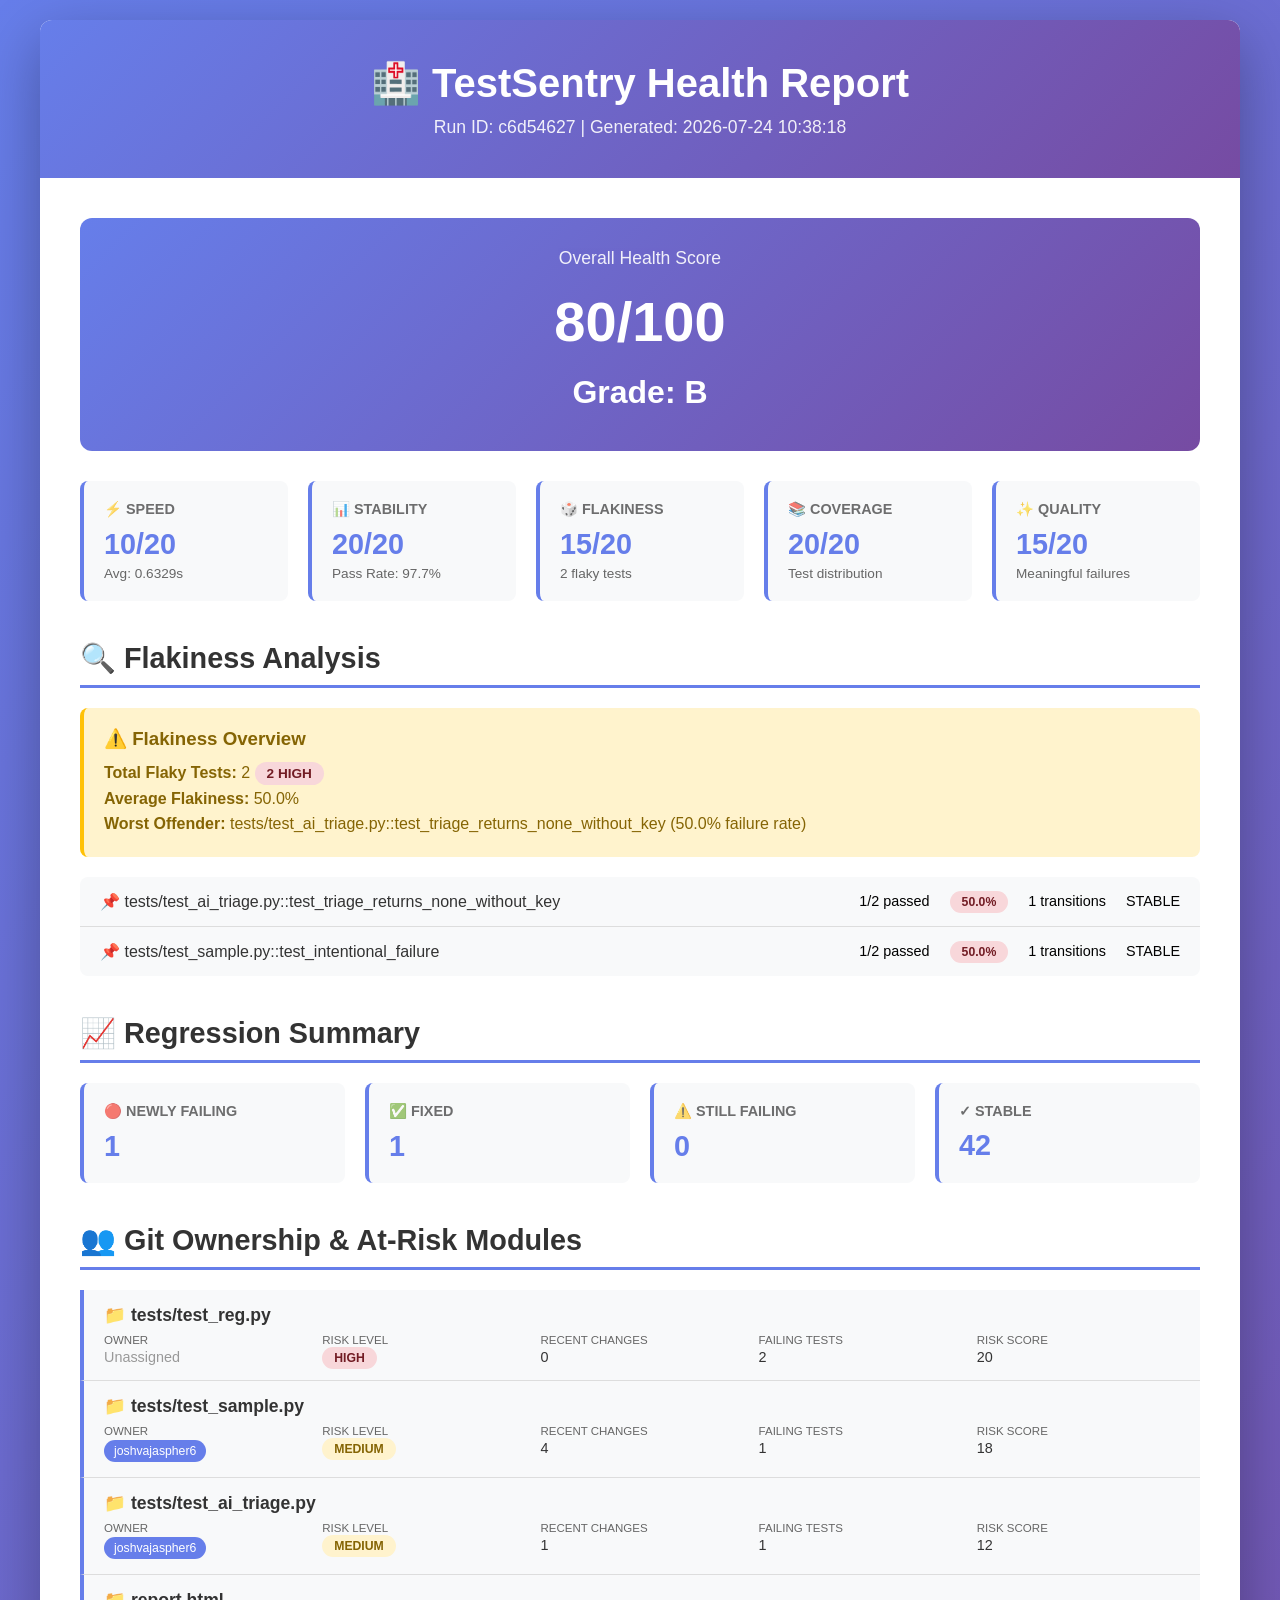
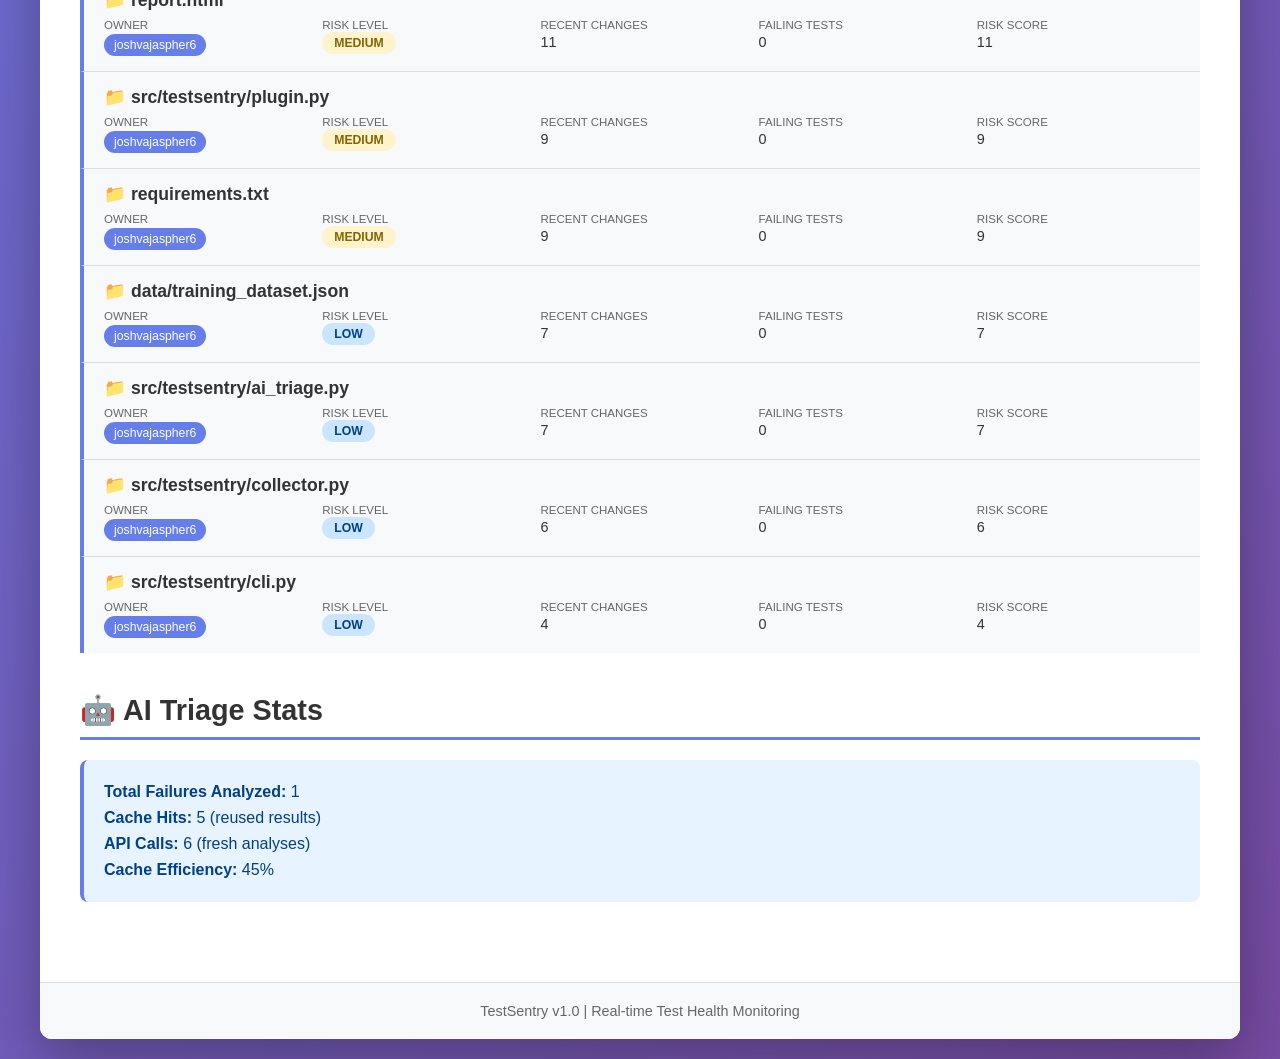
==== report.html @ 7e68e8cb "model added" ====
<!DOCTYPE html>
<html lang="en">
<head>
    <meta charset="UTF-8">
    <meta name="viewport" content="width=device-width, initial-scale=1.0">
    <title>TestSentry Health Report</title>
    <style>
        * {
            margin: 0;
            padding: 0;
            box-sizing: border-box;
        }
        
        body {
            font-family: -apple-system, BlinkMacSystemFont, 'Segoe UI', Roboto, Oxygen, Ubuntu, Cantarell, sans-serif;
            background: linear-gradient(135deg, #667eea 0%, #764ba2 100%);
            min-height: 100vh;
            padding: 20px;
        }
        
        .container {
            max-width: 1200px;
            margin: 0 auto;
            background: white;
            border-radius: 12px;
            box-shadow: 0 20px 60px rgba(0, 0, 0, 0.3);
            overflow: hidden;
        }
        
        .header {
            background: linear-gradient(135deg, #667eea 0%, #764ba2 100%);
            color: white;
            padding: 40px;
            text-align: center;
        }
        
        .header h1 {
            font-size: 2.5em;
            margin-bottom: 10px;
        }
        
        .header p {
            font-size: 1.1em;
            opacity: 0.9;
        }
        
        .content {
            padding: 40px;
        }
        
        .score-card {
            background: linear-gradient(135deg, #667eea 0%, #764ba2 100%);
            color: white;
            padding: 30px;
            border-radius: 12px;
            margin-bottom: 30px;
            text-align: center;
        }
        
        .score-card .score {
            font-size: 3.5em;
            font-weight: bold;
            margin: 20px 0;
        }
        
        .score-card .grade {
            font-size: 2em;
            font-weight: bold;
            margin: 10px 0;
        }
        
        .score-card .label {
            font-size: 1.1em;
            opacity: 0.9;
        }
        
        .metrics-grid {
            display: grid;
            grid-template-columns: repeat(auto-fit, minmax(200px, 1fr));
            gap: 20px;
            margin-bottom: 40px;
        }
        
        .metric-box {
            background: #f8f9fa;
            padding: 20px;
            border-radius: 8px;
            border-left: 4px solid #667eea;
        }
        
        .metric-box h3 {
            color: #333;
            font-size: 0.9em;
            text-transform: uppercase;
            margin-bottom: 10px;
            opacity: 0.7;
        }
        
        .metric-box .value {
            font-size: 1.8em;
            font-weight: bold;
            color: #667eea;
        }
        
        .metric-box .subtext {
            font-size: 0.85em;
            color: #666;
            margin-top: 5px;
        }
        
        .section {
            margin-bottom: 40px;
        }
        
        .section h2 {
            font-size: 1.8em;
            color: #333;
            margin-bottom: 20px;
            border-bottom: 3px solid #667eea;
            padding-bottom: 10px;
        }
        
        .flakiness-summary {
            background: #fff3cd;
            padding: 20px;
            border-radius: 8px;
            border-left: 4px solid #ffc107;
            margin-bottom: 20px;
        }
        
        .flakiness-summary h3 {
            color: #856404;
            margin-bottom: 10px;
        }
        
        .flakiness-summary p {
            color: #856404;
            line-height: 1.6;
        }
        
        .flaky-test-list {
            background: #f8f9fa;
            border-radius: 8px;
            overflow: hidden;
        }
        
        .flaky-test-item {
            padding: 15px 20px;
            border-bottom: 1px solid #ddd;
            display: flex;
            justify-content: space-between;
            align-items: center;
        }
        
        .flaky-test-item:last-child {
            border-bottom: none;
        }
        
        .flaky-test-name {
            flex: 1;
            font-weight: 500;
            color: #333;
        }
        
        .flaky-test-metrics {
            display: flex;
            gap: 20px;
            font-size: 0.9em;
        }
        
        .rating {
            padding: 4px 12px;
            border-radius: 20px;
            font-size: 0.85em;
            font-weight: bold;
            white-space: nowrap;
        }
        
        .rating.stable {
            background: #d4edda;
            color: #155724;
        }
        
        .rating.low {
            background: #cce5ff;
            color: #004085;
        }
        
        .rating.medium {
            background: #fff3cd;
            color: #856404;
        }
        
        .rating.high {
            background: #f8d7da;
            color: #721c24;
        }
        
        .rating.critical {
            background: #d32f2f;
            color: white;
        }
        
        .rating.unknown {
            background: #e2e3e5;
            color: #383d41;
        }
        
        .ownership-item {
            background: #f8f9fa;
            padding: 15px 20px;
            border-bottom: 1px solid #ddd;
            border-left: 4px solid #667eea;
        }
        
        .ownership-item:last-child {
            border-bottom: none;
        }
        
        .ownership-module {
            font-weight: 600;
            color: #333;
            margin-bottom: 8px;
            font-size: 1.1em;
        }
        
        .ownership-details {
            display: grid;
            grid-template-columns: repeat(auto-fit, minmax(150px, 1fr));
            gap: 15px;
            font-size: 0.9em;
        }
        
        .ownership-detail {
            display: flex;
            flex-direction: column;
        }
        
        .ownership-detail-label {
            color: #666;
            font-size: 0.8em;
            margin-bottom: 3px;
            text-transform: uppercase;
        }
        
        .ownership-detail-value {
            color: #333;
            font-weight: 500;
        }
        
        .owner-badge {
            display: inline-block;
            background: #667eea;
            color: white;
            padding: 4px 10px;
            border-radius: 12px;
            font-size: 0.85em;
            margin-right: 8px;
        }
        
        .ai-stats {
            background: #e7f3ff;
            padding: 15px 20px;
            border-radius: 8px;
            border-left: 4px solid #667eea;
        }
        
        .ai-stats p {
            color: #004085;
            margin: 8px 0;
        }
        
        .footer {
            background: #f8f9fa;
            padding: 20px 40px;
            text-align: center;
            color: #666;
            font-size: 0.9em;
            border-top: 1px solid #ddd;
        }
        
        .no-data {
            text-align: center;
            padding: 40px 20px;
            color: #999;
        }
        
        .progress-bar {
            background: #e9ecef;
            height: 8px;
            border-radius: 4px;
            overflow: hidden;
            margin-top: 8px;
        }
        
        .progress-fill {
            height: 100%;
            background: linear-gradient(90deg, #667eea, #764ba2);
            border-radius: 4px;
        }
    </style>
</head>
<body>
    <div class="container">
        <!-- Header -->
        <div class="header">
            <h1>🏥 TestSentry Health Report</h1>
            <p>Run ID: c6d54627 | Generated: 2026-07-24 10:38:18</p>
        </div>
        
        <!-- Main Score Card -->
        <div class="content">
            <div class="score-card">
                <div class="label">Overall Health Score</div>
                <div class="score">80/100</div>
                <div class="grade">Grade: B</div>
            </div>
            
            <!-- Dimension Scores -->
            <div class="metrics-grid">
                <div class="metric-box">
                    <h3>⚡ Speed</h3>
                    <div class="value">10/20</div>
                    <div class="subtext">Avg: 0.6329s</div>
                </div>
                <div class="metric-box">
                    <h3>📊 Stability</h3>
                    <div class="value">20/20</div>
                    <div class="subtext">Pass Rate: 97.7%</div>
                </div>
                <div class="metric-box">
                    <h3>🎲 Flakiness</h3>
                    <div class="value">15/20</div>
                    <div class="subtext">2 flaky tests</div>
                </div>
                <div class="metric-box">
                    <h3>📚 Coverage</h3>
                    <div class="value">20/20</div>
                    <div class="subtext">Test distribution</div>
                </div>
                <div class="metric-box">
                    <h3>✨ Quality</h3>
                    <div class="value">15/20</div>
                    <div class="subtext">Meaningful failures</div>
                </div>
            </div>
            
            <!-- Flakiness Details Section -->
            <div class="section">
                <h2>🔍 Flakiness Analysis</h2>
                
                
                <div class="flakiness-summary">
                    <h3>⚠️ Flakiness Overview</h3>
                    <p>
                        <strong>Total Flaky Tests:</strong> 2
                        
                        
                            <span class="rating high">2 HIGH</span>
                        
                        
                    </p>
                    <p><strong>Average Flakiness:</strong> 50.0%</p>
                    
                    <p><strong>Worst Offender:</strong> tests/test_ai_triage.py::test_triage_returns_none_without_key (50.0% failure rate)</p>
                    
                </div>
                
                
                <!-- Flaky Tests List -->
                
                <div class="flaky-test-list">
                    
                    <div class="flaky-test-item">
                        <div class="flaky-test-name">📌 tests/test_ai_triage.py::test_triage_returns_none_without_key</div>
                        <div class="flaky-test-metrics">
                            <div>1/2 passed</div>
                            <div>
                                <span class="rating high">50.0%</span>
                            </div>
                            <div>1 transitions</div>
                            <div>STABLE</div>
                        </div>
                    </div>
                    
                    <div class="flaky-test-item">
                        <div class="flaky-test-name">📌 tests/test_sample.py::test_intentional_failure</div>
                        <div class="flaky-test-metrics">
                            <div>1/2 passed</div>
                            <div>
                                <span class="rating high">50.0%</span>
                            </div>
                            <div>1 transitions</div>
                            <div>STABLE</div>
                        </div>
                    </div>
                    
                </div>
                
            </div>
            
            <!-- Regression Summary -->
            
            <div class="section">
                <h2>📈 Regression Summary</h2>
                <div class="metrics-grid">
                    <div class="metric-box">
                        <h3>🔴 Newly Failing</h3>
                        <div class="value">1</div>
                    </div>
                    <div class="metric-box">
                        <h3>✅ Fixed</h3>
                        <div class="value">1</div>
                    </div>
                    <div class="metric-box">
                        <h3>⚠️ Still Failing</h3>
                        <div class="value">0</div>
                    </div>
                    <div class="metric-box">
                        <h3>✓ Stable</h3>
                        <div class="value">42</div>
                    </div>
                </div>
            </div>
            
            
            <!-- Git Ownership Section -->
            
            <div class="section">
                <h2>👥 Git Ownership & At-Risk Modules</h2>
                <div class="ownership-list">
                    
                    <div class="ownership-item">
                        <div class="ownership-module">📁 tests/test_reg.py</div>
                        <div class="ownership-details">
                            <div class="ownership-detail">
                                <div class="ownership-detail-label">Owner</div>
                                <div class="ownership-detail-value">
                                    
                                        <span style="color: #999;">Unassigned</span>
                                    
                                </div>
                            </div>
                            <div class="ownership-detail">
                                <div class="ownership-detail-label">Risk Level</div>
                                <div class="ownership-detail-value">
                                    <span class="rating high">HIGH</span>
                                </div>
                            </div>
                            <div class="ownership-detail">
                                <div class="ownership-detail-label">Recent Changes</div>
                                <div class="ownership-detail-value">0</div>
                            </div>
                            <div class="ownership-detail">
                                <div class="ownership-detail-label">Failing Tests</div>
                                <div class="ownership-detail-value">2</div>
                            </div>
                            <div class="ownership-detail">
                                <div class="ownership-detail-label">Risk Score</div>
                                <div class="ownership-detail-value">20</div>
                            </div>
                        </div>
                    </div>
                    
                    <div class="ownership-item">
                        <div class="ownership-module">📁 tests/test_sample.py</div>
                        <div class="ownership-details">
                            <div class="ownership-detail">
                                <div class="ownership-detail-label">Owner</div>
                                <div class="ownership-detail-value">
                                    
                                        <span class="owner-badge">joshvajaspher6</span>
                                    
                                </div>
                            </div>
                            <div class="ownership-detail">
                                <div class="ownership-detail-label">Risk Level</div>
                                <div class="ownership-detail-value">
                                    <span class="rating medium">MEDIUM</span>
                                </div>
                            </div>
                            <div class="ownership-detail">
                                <div class="ownership-detail-label">Recent Changes</div>
                                <div class="ownership-detail-value">4</div>
                            </div>
                            <div class="ownership-detail">
                                <div class="ownership-detail-label">Failing Tests</div>
                                <div class="ownership-detail-value">1</div>
                            </div>
                            <div class="ownership-detail">
                                <div class="ownership-detail-label">Risk Score</div>
                                <div class="ownership-detail-value">18</div>
                            </div>
                        </div>
                    </div>
                    
                    <div class="ownership-item">
                        <div class="ownership-module">📁 tests/test_ai_triage.py</div>
                        <div class="ownership-details">
                            <div class="ownership-detail">
                                <div class="ownership-detail-label">Owner</div>
                                <div class="ownership-detail-value">
                                    
                                        <span class="owner-badge">joshvajaspher6</span>
                                    
                                </div>
                            </div>
                            <div class="ownership-detail">
                                <div class="ownership-detail-label">Risk Level</div>
                                <div class="ownership-detail-value">
                                    <span class="rating medium">MEDIUM</span>
                                </div>
                            </div>
                            <div class="ownership-detail">
                                <div class="ownership-detail-label">Recent Changes</div>
                                <div class="ownership-detail-value">1</div>
                            </div>
                            <div class="ownership-detail">
                                <div class="ownership-detail-label">Failing Tests</div>
                                <div class="ownership-detail-value">1</div>
                            </div>
                            <div class="ownership-detail">
                                <div class="ownership-detail-label">Risk Score</div>
                                <div class="ownership-detail-value">12</div>
                            </div>
                        </div>
                    </div>
                    
                    <div class="ownership-item">
                        <div class="ownership-module">📁 report.html</div>
                        <div class="ownership-details">
                            <div class="ownership-detail">
                                <div class="ownership-detail-label">Owner</div>
                                <div class="ownership-detail-value">
                                    
                                        <span class="owner-badge">joshvajaspher6</span>
                                    
                                </div>
                            </div>
                            <div class="ownership-detail">
                                <div class="ownership-detail-label">Risk Level</div>
                                <div class="ownership-detail-value">
                                    <span class="rating medium">MEDIUM</span>
                                </div>
                            </div>
                            <div class="ownership-detail">
                                <div class="ownership-detail-label">Recent Changes</div>
                                <div class="ownership-detail-value">11</div>
                            </div>
                            <div class="ownership-detail">
                                <div class="ownership-detail-label">Failing Tests</div>
                                <div class="ownership-detail-value">0</div>
                            </div>
                            <div class="ownership-detail">
                                <div class="ownership-detail-label">Risk Score</div>
                                <div class="ownership-detail-value">11</div>
                            </div>
                        </div>
                    </div>
                    
                    <div class="ownership-item">
                        <div class="ownership-module">📁 src/testsentry/plugin.py</div>
                        <div class="ownership-details">
                            <div class="ownership-detail">
                                <div class="ownership-detail-label">Owner</div>
                                <div class="ownership-detail-value">
                                    
                                        <span class="owner-badge">joshvajaspher6</span>
                                    
                                </div>
                            </div>
                            <div class="ownership-detail">
                                <div class="ownership-detail-label">Risk Level</div>
                                <div class="ownership-detail-value">
                                    <span class="rating medium">MEDIUM</span>
                                </div>
                            </div>
                            <div class="ownership-detail">
                                <div class="ownership-detail-label">Recent Changes</div>
                                <div class="ownership-detail-value">9</div>
                            </div>
                            <div class="ownership-detail">
                                <div class="ownership-detail-label">Failing Tests</div>
                                <div class="ownership-detail-value">0</div>
                            </div>
                            <div class="ownership-detail">
                                <div class="ownership-detail-label">Risk Score</div>
                                <div class="ownership-detail-value">9</div>
                            </div>
                        </div>
                    </div>
                    
                    <div class="ownership-item">
                        <div class="ownership-module">📁 requirements.txt</div>
                        <div class="ownership-details">
                            <div class="ownership-detail">
                                <div class="ownership-detail-label">Owner</div>
                                <div class="ownership-detail-value">
                                    
                                        <span class="owner-badge">joshvajaspher6</span>
                                    
                                </div>
                            </div>
                            <div class="ownership-detail">
                                <div class="ownership-detail-label">Risk Level</div>
                                <div class="ownership-detail-value">
                                    <span class="rating medium">MEDIUM</span>
                                </div>
                            </div>
                            <div class="ownership-detail">
                                <div class="ownership-detail-label">Recent Changes</div>
                                <div class="ownership-detail-value">9</div>
                            </div>
                            <div class="ownership-detail">
                                <div class="ownership-detail-label">Failing Tests</div>
                                <div class="ownership-detail-value">0</div>
                            </div>
                            <div class="ownership-detail">
                                <div class="ownership-detail-label">Risk Score</div>
                                <div class="ownership-detail-value">9</div>
                            </div>
                        </div>
                    </div>
                    
                    <div class="ownership-item">
                        <div class="ownership-module">📁 data/training_dataset.json</div>
                        <div class="ownership-details">
                            <div class="ownership-detail">
                                <div class="ownership-detail-label">Owner</div>
                                <div class="ownership-detail-value">
                                    
                                        <span class="owner-badge">joshvajaspher6</span>
                                    
                                </div>
                            </div>
                            <div class="ownership-detail">
                                <div class="ownership-detail-label">Risk Level</div>
                                <div class="ownership-detail-value">
                                    <span class="rating low">LOW</span>
                                </div>
                            </div>
                            <div class="ownership-detail">
                                <div class="ownership-detail-label">Recent Changes</div>
                                <div class="ownership-detail-value">7</div>
                            </div>
                            <div class="ownership-detail">
                                <div class="ownership-detail-label">Failing Tests</div>
                                <div class="ownership-detail-value">0</div>
                            </div>
                            <div class="ownership-detail">
                                <div class="ownership-detail-label">Risk Score</div>
                                <div class="ownership-detail-value">7</div>
                            </div>
                        </div>
                    </div>
                    
                    <div class="ownership-item">
                        <div class="ownership-module">📁 src/testsentry/ai_triage.py</div>
                        <div class="ownership-details">
                            <div class="ownership-detail">
                                <div class="ownership-detail-label">Owner</div>
                                <div class="ownership-detail-value">
                                    
                                        <span class="owner-badge">joshvajaspher6</span>
                                    
                                </div>
                            </div>
                            <div class="ownership-detail">
                                <div class="ownership-detail-label">Risk Level</div>
                                <div class="ownership-detail-value">
                                    <span class="rating low">LOW</span>
                                </div>
                            </div>
                            <div class="ownership-detail">
                                <div class="ownership-detail-label">Recent Changes</div>
                                <div class="ownership-detail-value">7</div>
                            </div>
                            <div class="ownership-detail">
                                <div class="ownership-detail-label">Failing Tests</div>
                                <div class="ownership-detail-value">0</div>
                            </div>
                            <div class="ownership-detail">
                                <div class="ownership-detail-label">Risk Score</div>
                                <div class="ownership-detail-value">7</div>
                            </div>
                        </div>
                    </div>
                    
                    <div class="ownership-item">
                        <div class="ownership-module">📁 src/testsentry/collector.py</div>
                        <div class="ownership-details">
                            <div class="ownership-detail">
                                <div class="ownership-detail-label">Owner</div>
                                <div class="ownership-detail-value">
                                    
                                        <span class="owner-badge">joshvajaspher6</span>
                                    
                                </div>
                            </div>
                            <div class="ownership-detail">
                                <div class="ownership-detail-label">Risk Level</div>
                                <div class="ownership-detail-value">
                                    <span class="rating low">LOW</span>
                                </div>
                            </div>
                            <div class="ownership-detail">
                                <div class="ownership-detail-label">Recent Changes</div>
                                <div class="ownership-detail-value">6</div>
                            </div>
                            <div class="ownership-detail">
                                <div class="ownership-detail-label">Failing Tests</div>
                                <div class="ownership-detail-value">0</div>
                            </div>
                            <div class="ownership-detail">
                                <div class="ownership-detail-label">Risk Score</div>
                                <div class="ownership-detail-value">6</div>
                            </div>
                        </div>
                    </div>
                    
                    <div class="ownership-item">
                        <div class="ownership-module">📁 src/testsentry/cli.py</div>
                        <div class="ownership-details">
                            <div class="ownership-detail">
                                <div class="ownership-detail-label">Owner</div>
                                <div class="ownership-detail-value">
                                    
                                        <span class="owner-badge">joshvajaspher6</span>
                                    
                                </div>
                            </div>
                            <div class="ownership-detail">
                                <div class="ownership-detail-label">Risk Level</div>
                                <div class="ownership-detail-value">
                                    <span class="rating low">LOW</span>
                                </div>
                            </div>
                            <div class="ownership-detail">
                                <div class="ownership-detail-label">Recent Changes</div>
                                <div class="ownership-detail-value">4</div>
                            </div>
                            <div class="ownership-detail">
                                <div class="ownership-detail-label">Failing Tests</div>
                                <div class="ownership-detail-value">0</div>
                            </div>
                            <div class="ownership-detail">
                                <div class="ownership-detail-label">Risk Score</div>
                                <div class="ownership-detail-value">4</div>
                            </div>
                        </div>
                    </div>
                    
                </div>
            </div>
            
            
            <!-- AI Triage Stats -->
            
            <div class="section">
                <h2>🤖 AI Triage Stats</h2>
                <div class="ai-stats">
                    <p><strong>Total Failures Analyzed:</strong> 1</p>
                    <p><strong>Cache Hits:</strong> 5 (reused results)</p>
                    <p><strong>API Calls:</strong> 6 (fresh analyses)</p>
                    <p><strong>Cache Efficiency:</strong> 45%</p>
                </div>
            </div>
            
        </div>
        
        <!-- Footer -->
        <div class="footer">
            <p>TestSentry v1.0 | Real-time Test Health Monitoring</p>
        </div>
    </div>
</body>
</html>
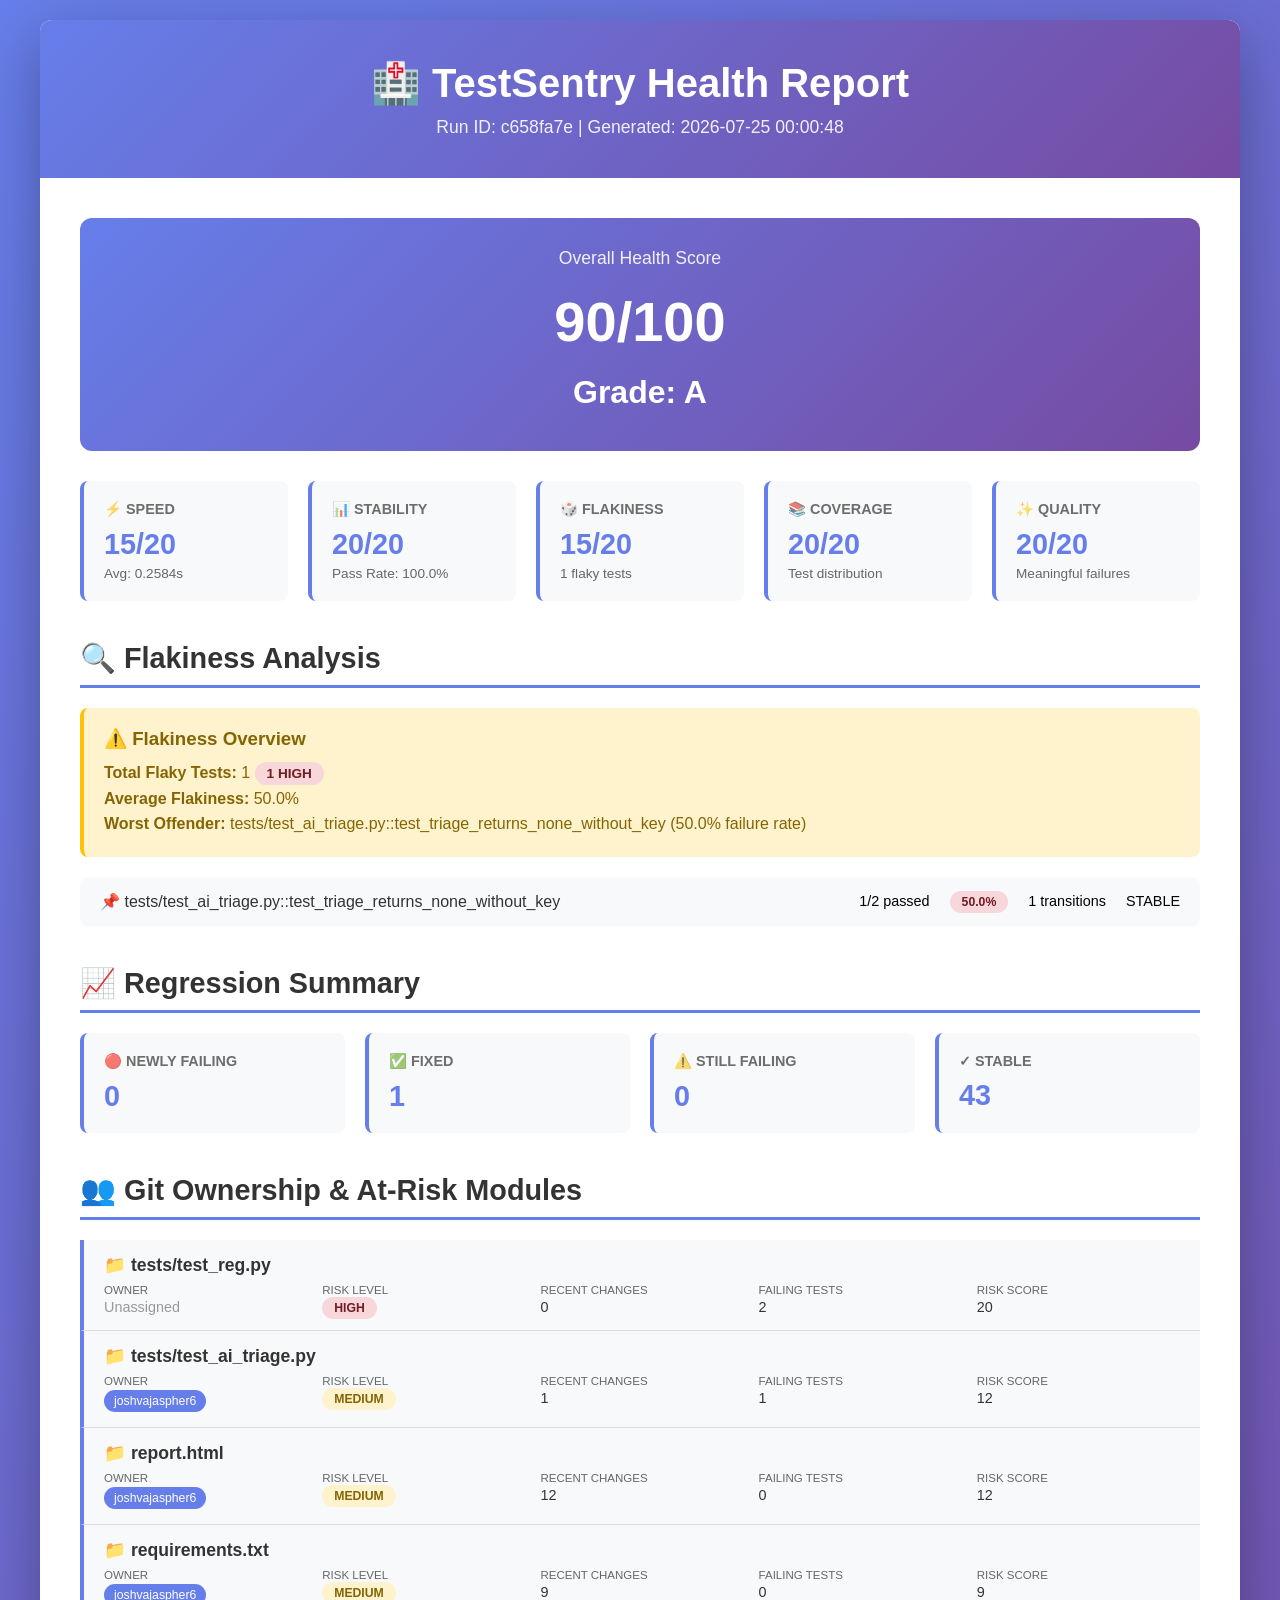
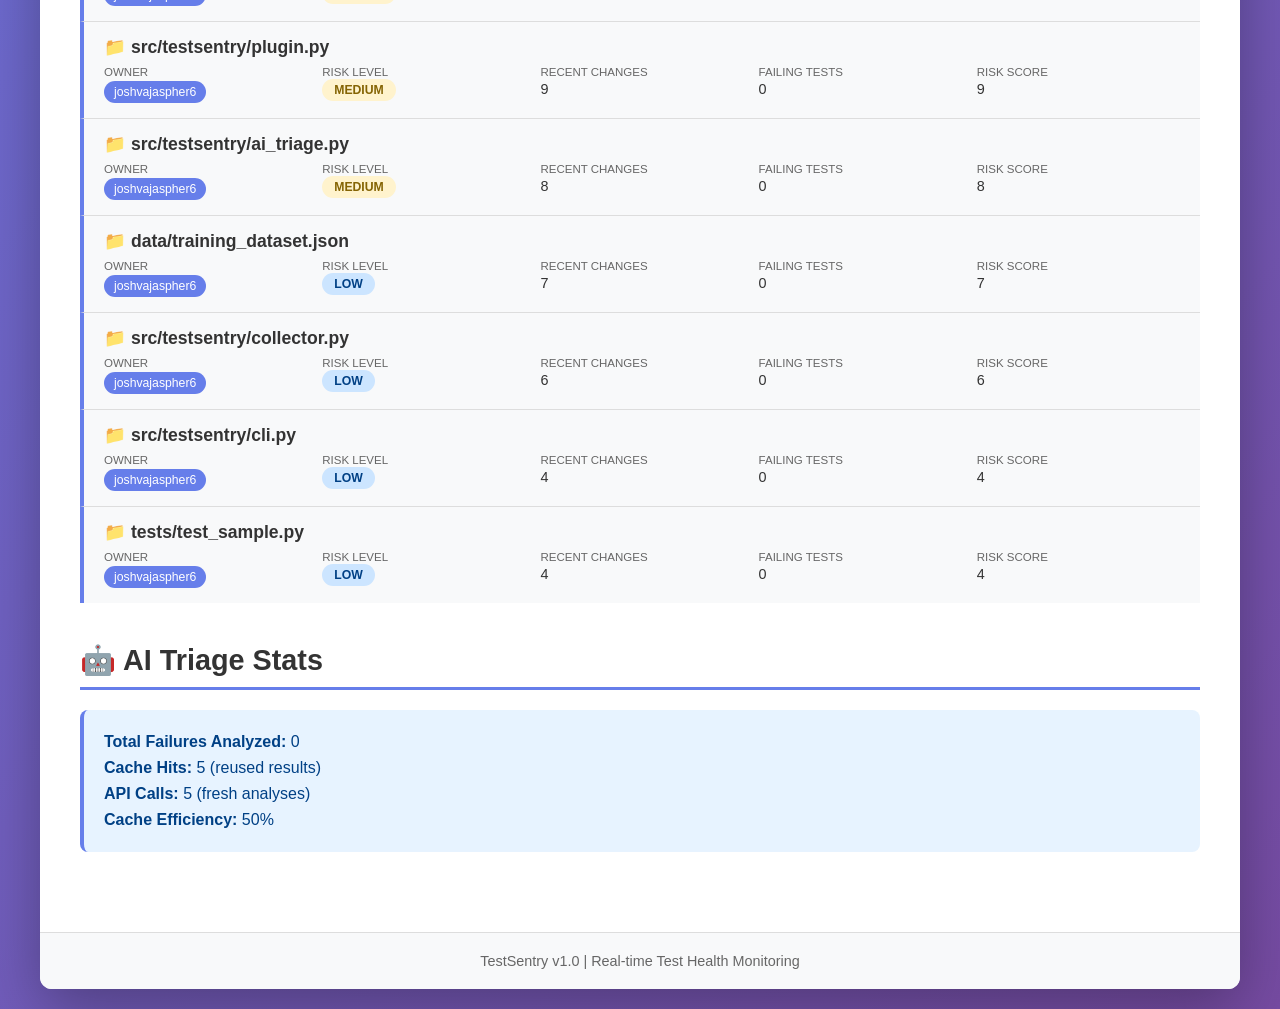
==== commit af0a8305: "verified and error removed" ====
--- a/report.html
+++ b/report.html
@@ -305,33 +305,33 @@
         <!-- Header -->
         <div class="header">
             <h1>🏥 TestSentry Health Report</h1>
-            <p>Run ID: c6d54627 | Generated: 2026-07-24 10:38:18</p>
+            <p>Run ID: c658fa7e | Generated: 2026-07-25 00:00:48</p>
         </div>
         
         <!-- Main Score Card -->
         <div class="content">
             <div class="score-card">
                 <div class="label">Overall Health Score</div>
-                <div class="score">80/100</div>
-                <div class="grade">Grade: B</div>
+                <div class="score">90/100</div>
+                <div class="grade">Grade: A</div>
             </div>
             
             <!-- Dimension Scores -->
             <div class="metrics-grid">
                 <div class="metric-box">
                     <h3>⚡ Speed</h3>
-                    <div class="value">10/20</div>
-                    <div class="subtext">Avg: 0.6329s</div>
+                    <div class="value">15/20</div>
+                    <div class="subtext">Avg: 0.2584s</div>
                 </div>
                 <div class="metric-box">
                     <h3>📊 Stability</h3>
                     <div class="value">20/20</div>
-                    <div class="subtext">Pass Rate: 97.7%</div>
+                    <div class="subtext">Pass Rate: 100.0%</div>
                 </div>
                 <div class="metric-box">
                     <h3>🎲 Flakiness</h3>
                     <div class="value">15/20</div>
-                    <div class="subtext">2 flaky tests</div>
+                    <div class="subtext">1 flaky tests</div>
                 </div>
                 <div class="metric-box">
                     <h3>📚 Coverage</h3>
@@ -340,7 +340,7 @@
                 </div>
                 <div class="metric-box">
                     <h3>✨ Quality</h3>
-                    <div class="value">15/20</div>
+                    <div class="value">20/20</div>
                     <div class="subtext">Meaningful failures</div>
                 </div>
             </div>
@@ -353,10 +353,10 @@
                 <div class="flakiness-summary">
                     <h3>⚠️ Flakiness Overview</h3>
                     <p>
-                        <strong>Total Flaky Tests:</strong> 2
+                        <strong>Total Flaky Tests:</strong> 1
                         
                         
-                            <span class="rating high">2 HIGH</span>
+                            <span class="rating high">1 HIGH</span>
                         
                         
                     </p>
@@ -383,18 +383,6 @@
                         </div>
                     </div>
                     
-                    <div class="flaky-test-item">
-                        <div class="flaky-test-name">📌 tests/test_sample.py::test_intentional_failure</div>
-                        <div class="flaky-test-metrics">
-                            <div>1/2 passed</div>
-                            <div>
-                                <span class="rating high">50.0%</span>
-                            </div>
-                            <div>1 transitions</div>
-                            <div>STABLE</div>
-                        </div>
-                    </div>
-                    
                 </div>
                 
             </div>
@@ -406,7 +394,7 @@
                 <div class="metrics-grid">
                     <div class="metric-box">
                         <h3>🔴 Newly Failing</h3>
-                        <div class="value">1</div>
+                        <div class="value">0</div>
                     </div>
                     <div class="metric-box">
                         <h3>✅ Fixed</h3>
@@ -418,7 +406,7 @@
                     </div>
                     <div class="metric-box">
                         <h3>✓ Stable</h3>
-                        <div class="value">42</div>
+                        <div class="value">43</div>
                     </div>
                 </div>
             </div>
@@ -463,263 +451,263 @@
                     </div>
                     
                     <div class="ownership-item">
+                        <div class="ownership-module">📁 tests/test_ai_triage.py</div>
+                        <div class="ownership-details">
+                            <div class="ownership-detail">
+                                <div class="ownership-detail-label">Owner</div>
+                                <div class="ownership-detail-value">
+                                    
+                                        <span class="owner-badge">joshvajaspher6</span>
+                                    
+                                </div>
+                            </div>
+                            <div class="ownership-detail">
+                                <div class="ownership-detail-label">Risk Level</div>
+                                <div class="ownership-detail-value">
+                                    <span class="rating medium">MEDIUM</span>
+                                </div>
+                            </div>
+                            <div class="ownership-detail">
+                                <div class="ownership-detail-label">Recent Changes</div>
+                                <div class="ownership-detail-value">1</div>
+                            </div>
+                            <div class="ownership-detail">
+                                <div class="ownership-detail-label">Failing Tests</div>
+                                <div class="ownership-detail-value">1</div>
+                            </div>
+                            <div class="ownership-detail">
+                                <div class="ownership-detail-label">Risk Score</div>
+                                <div class="ownership-detail-value">12</div>
+                            </div>
+                        </div>
+                    </div>
+                    
+                    <div class="ownership-item">
+                        <div class="ownership-module">📁 report.html</div>
+                        <div class="ownership-details">
+                            <div class="ownership-detail">
+                                <div class="ownership-detail-label">Owner</div>
+                                <div class="ownership-detail-value">
+                                    
+                                        <span class="owner-badge">joshvajaspher6</span>
+                                    
+                                </div>
+                            </div>
+                            <div class="ownership-detail">
+                                <div class="ownership-detail-label">Risk Level</div>
+                                <div class="ownership-detail-value">
+                                    <span class="rating medium">MEDIUM</span>
+                                </div>
+                            </div>
+                            <div class="ownership-detail">
+                                <div class="ownership-detail-label">Recent Changes</div>
+                                <div class="ownership-detail-value">12</div>
+                            </div>
+                            <div class="ownership-detail">
+                                <div class="ownership-detail-label">Failing Tests</div>
+                                <div class="ownership-detail-value">0</div>
+                            </div>
+                            <div class="ownership-detail">
+                                <div class="ownership-detail-label">Risk Score</div>
+                                <div class="ownership-detail-value">12</div>
+                            </div>
+                        </div>
+                    </div>
+                    
+                    <div class="ownership-item">
+                        <div class="ownership-module">📁 requirements.txt</div>
+                        <div class="ownership-details">
+                            <div class="ownership-detail">
+                                <div class="ownership-detail-label">Owner</div>
+                                <div class="ownership-detail-value">
+                                    
+                                        <span class="owner-badge">joshvajaspher6</span>
+                                    
+                                </div>
+                            </div>
+                            <div class="ownership-detail">
+                                <div class="ownership-detail-label">Risk Level</div>
+                                <div class="ownership-detail-value">
+                                    <span class="rating medium">MEDIUM</span>
+                                </div>
+                            </div>
+                            <div class="ownership-detail">
+                                <div class="ownership-detail-label">Recent Changes</div>
+                                <div class="ownership-detail-value">9</div>
+                            </div>
+                            <div class="ownership-detail">
+                                <div class="ownership-detail-label">Failing Tests</div>
+                                <div class="ownership-detail-value">0</div>
+                            </div>
+                            <div class="ownership-detail">
+                                <div class="ownership-detail-label">Risk Score</div>
+                                <div class="ownership-detail-value">9</div>
+                            </div>
+                        </div>
+                    </div>
+                    
+                    <div class="ownership-item">
+                        <div class="ownership-module">📁 src/testsentry/plugin.py</div>
+                        <div class="ownership-details">
+                            <div class="ownership-detail">
+                                <div class="ownership-detail-label">Owner</div>
+                                <div class="ownership-detail-value">
+                                    
+                                        <span class="owner-badge">joshvajaspher6</span>
+                                    
+                                </div>
+                            </div>
+                            <div class="ownership-detail">
+                                <div class="ownership-detail-label">Risk Level</div>
+                                <div class="ownership-detail-value">
+                                    <span class="rating medium">MEDIUM</span>
+                                </div>
+                            </div>
+                            <div class="ownership-detail">
+                                <div class="ownership-detail-label">Recent Changes</div>
+                                <div class="ownership-detail-value">9</div>
+                            </div>
+                            <div class="ownership-detail">
+                                <div class="ownership-detail-label">Failing Tests</div>
+                                <div class="ownership-detail-value">0</div>
+                            </div>
+                            <div class="ownership-detail">
+                                <div class="ownership-detail-label">Risk Score</div>
+                                <div class="ownership-detail-value">9</div>
+                            </div>
+                        </div>
+                    </div>
+                    
+                    <div class="ownership-item">
+                        <div class="ownership-module">📁 src/testsentry/ai_triage.py</div>
+                        <div class="ownership-details">
+                            <div class="ownership-detail">
+                                <div class="ownership-detail-label">Owner</div>
+                                <div class="ownership-detail-value">
+                                    
+                                        <span class="owner-badge">joshvajaspher6</span>
+                                    
+                                </div>
+                            </div>
+                            <div class="ownership-detail">
+                                <div class="ownership-detail-label">Risk Level</div>
+                                <div class="ownership-detail-value">
+                                    <span class="rating medium">MEDIUM</span>
+                                </div>
+                            </div>
+                            <div class="ownership-detail">
+                                <div class="ownership-detail-label">Recent Changes</div>
+                                <div class="ownership-detail-value">8</div>
+                            </div>
+                            <div class="ownership-detail">
+                                <div class="ownership-detail-label">Failing Tests</div>
+                                <div class="ownership-detail-value">0</div>
+                            </div>
+                            <div class="ownership-detail">
+                                <div class="ownership-detail-label">Risk Score</div>
+                                <div class="ownership-detail-value">8</div>
+                            </div>
+                        </div>
+                    </div>
+                    
+                    <div class="ownership-item">
+                        <div class="ownership-module">📁 data/training_dataset.json</div>
+                        <div class="ownership-details">
+                            <div class="ownership-detail">
+                                <div class="ownership-detail-label">Owner</div>
+                                <div class="ownership-detail-value">
+                                    
+                                        <span class="owner-badge">joshvajaspher6</span>
+                                    
+                                </div>
+                            </div>
+                            <div class="ownership-detail">
+                                <div class="ownership-detail-label">Risk Level</div>
+                                <div class="ownership-detail-value">
+                                    <span class="rating low">LOW</span>
+                                </div>
+                            </div>
+                            <div class="ownership-detail">
+                                <div class="ownership-detail-label">Recent Changes</div>
+                                <div class="ownership-detail-value">7</div>
+                            </div>
+                            <div class="ownership-detail">
+                                <div class="ownership-detail-label">Failing Tests</div>
+                                <div class="ownership-detail-value">0</div>
+                            </div>
+                            <div class="ownership-detail">
+                                <div class="ownership-detail-label">Risk Score</div>
+                                <div class="ownership-detail-value">7</div>
+                            </div>
+                        </div>
+                    </div>
+                    
+                    <div class="ownership-item">
+                        <div class="ownership-module">📁 src/testsentry/collector.py</div>
+                        <div class="ownership-details">
+                            <div class="ownership-detail">
+                                <div class="ownership-detail-label">Owner</div>
+                                <div class="ownership-detail-value">
+                                    
+                                        <span class="owner-badge">joshvajaspher6</span>
+                                    
+                                </div>
+                            </div>
+                            <div class="ownership-detail">
+                                <div class="ownership-detail-label">Risk Level</div>
+                                <div class="ownership-detail-value">
+                                    <span class="rating low">LOW</span>
+                                </div>
+                            </div>
+                            <div class="ownership-detail">
+                                <div class="ownership-detail-label">Recent Changes</div>
+                                <div class="ownership-detail-value">6</div>
+                            </div>
+                            <div class="ownership-detail">
+                                <div class="ownership-detail-label">Failing Tests</div>
+                                <div class="ownership-detail-value">0</div>
+                            </div>
+                            <div class="ownership-detail">
+                                <div class="ownership-detail-label">Risk Score</div>
+                                <div class="ownership-detail-value">6</div>
+                            </div>
+                        </div>
+                    </div>
+                    
+                    <div class="ownership-item">
+                        <div class="ownership-module">📁 src/testsentry/cli.py</div>
+                        <div class="ownership-details">
+                            <div class="ownership-detail">
+                                <div class="ownership-detail-label">Owner</div>
+                                <div class="ownership-detail-value">
+                                    
+                                        <span class="owner-badge">joshvajaspher6</span>
+                                    
+                                </div>
+                            </div>
+                            <div class="ownership-detail">
+                                <div class="ownership-detail-label">Risk Level</div>
+                                <div class="ownership-detail-value">
+                                    <span class="rating low">LOW</span>
+                                </div>
+                            </div>
+                            <div class="ownership-detail">
+                                <div class="ownership-detail-label">Recent Changes</div>
+                                <div class="ownership-detail-value">4</div>
+                            </div>
+                            <div class="ownership-detail">
+                                <div class="ownership-detail-label">Failing Tests</div>
+                                <div class="ownership-detail-value">0</div>
+                            </div>
+                            <div class="ownership-detail">
+                                <div class="ownership-detail-label">Risk Score</div>
+                                <div class="ownership-detail-value">4</div>
+                            </div>
+                        </div>
+                    </div>
+                    
+                    <div class="ownership-item">
                         <div class="ownership-module">📁 tests/test_sample.py</div>
-                        <div class="ownership-details">
-                            <div class="ownership-detail">
-                                <div class="ownership-detail-label">Owner</div>
-                                <div class="ownership-detail-value">
-                                    
-                                        <span class="owner-badge">joshvajaspher6</span>
-                                    
-                                </div>
-                            </div>
-                            <div class="ownership-detail">
-                                <div class="ownership-detail-label">Risk Level</div>
-                                <div class="ownership-detail-value">
-                                    <span class="rating medium">MEDIUM</span>
-                                </div>
-                            </div>
-                            <div class="ownership-detail">
-                                <div class="ownership-detail-label">Recent Changes</div>
-                                <div class="ownership-detail-value">4</div>
-                            </div>
-                            <div class="ownership-detail">
-                                <div class="ownership-detail-label">Failing Tests</div>
-                                <div class="ownership-detail-value">1</div>
-                            </div>
-                            <div class="ownership-detail">
-                                <div class="ownership-detail-label">Risk Score</div>
-                                <div class="ownership-detail-value">18</div>
-                            </div>
-                        </div>
-                    </div>
-                    
-                    <div class="ownership-item">
-                        <div class="ownership-module">📁 tests/test_ai_triage.py</div>
-                        <div class="ownership-details">
-                            <div class="ownership-detail">
-                                <div class="ownership-detail-label">Owner</div>
-                                <div class="ownership-detail-value">
-                                    
-                                        <span class="owner-badge">joshvajaspher6</span>
-                                    
-                                </div>
-                            </div>
-                            <div class="ownership-detail">
-                                <div class="ownership-detail-label">Risk Level</div>
-                                <div class="ownership-detail-value">
-                                    <span class="rating medium">MEDIUM</span>
-                                </div>
-                            </div>
-                            <div class="ownership-detail">
-                                <div class="ownership-detail-label">Recent Changes</div>
-                                <div class="ownership-detail-value">1</div>
-                            </div>
-                            <div class="ownership-detail">
-                                <div class="ownership-detail-label">Failing Tests</div>
-                                <div class="ownership-detail-value">1</div>
-                            </div>
-                            <div class="ownership-detail">
-                                <div class="ownership-detail-label">Risk Score</div>
-                                <div class="ownership-detail-value">12</div>
-                            </div>
-                        </div>
-                    </div>
-                    
-                    <div class="ownership-item">
-                        <div class="ownership-module">📁 report.html</div>
-                        <div class="ownership-details">
-                            <div class="ownership-detail">
-                                <div class="ownership-detail-label">Owner</div>
-                                <div class="ownership-detail-value">
-                                    
-                                        <span class="owner-badge">joshvajaspher6</span>
-                                    
-                                </div>
-                            </div>
-                            <div class="ownership-detail">
-                                <div class="ownership-detail-label">Risk Level</div>
-                                <div class="ownership-detail-value">
-                                    <span class="rating medium">MEDIUM</span>
-                                </div>
-                            </div>
-                            <div class="ownership-detail">
-                                <div class="ownership-detail-label">Recent Changes</div>
-                                <div class="ownership-detail-value">11</div>
-                            </div>
-                            <div class="ownership-detail">
-                                <div class="ownership-detail-label">Failing Tests</div>
-                                <div class="ownership-detail-value">0</div>
-                            </div>
-                            <div class="ownership-detail">
-                                <div class="ownership-detail-label">Risk Score</div>
-                                <div class="ownership-detail-value">11</div>
-                            </div>
-                        </div>
-                    </div>
-                    
-                    <div class="ownership-item">
-                        <div class="ownership-module">📁 src/testsentry/plugin.py</div>
-                        <div class="ownership-details">
-                            <div class="ownership-detail">
-                                <div class="ownership-detail-label">Owner</div>
-                                <div class="ownership-detail-value">
-                                    
-                                        <span class="owner-badge">joshvajaspher6</span>
-                                    
-                                </div>
-                            </div>
-                            <div class="ownership-detail">
-                                <div class="ownership-detail-label">Risk Level</div>
-                                <div class="ownership-detail-value">
-                                    <span class="rating medium">MEDIUM</span>
-                                </div>
-                            </div>
-                            <div class="ownership-detail">
-                                <div class="ownership-detail-label">Recent Changes</div>
-                                <div class="ownership-detail-value">9</div>
-                            </div>
-                            <div class="ownership-detail">
-                                <div class="ownership-detail-label">Failing Tests</div>
-                                <div class="ownership-detail-value">0</div>
-                            </div>
-                            <div class="ownership-detail">
-                                <div class="ownership-detail-label">Risk Score</div>
-                                <div class="ownership-detail-value">9</div>
-                            </div>
-                        </div>
-                    </div>
-                    
-                    <div class="ownership-item">
-                        <div class="ownership-module">📁 requirements.txt</div>
-                        <div class="ownership-details">
-                            <div class="ownership-detail">
-                                <div class="ownership-detail-label">Owner</div>
-                                <div class="ownership-detail-value">
-                                    
-                                        <span class="owner-badge">joshvajaspher6</span>
-                                    
-                                </div>
-                            </div>
-                            <div class="ownership-detail">
-                                <div class="ownership-detail-label">Risk Level</div>
-                                <div class="ownership-detail-value">
-                                    <span class="rating medium">MEDIUM</span>
-                                </div>
-                            </div>
-                            <div class="ownership-detail">
-                                <div class="ownership-detail-label">Recent Changes</div>
-                                <div class="ownership-detail-value">9</div>
-                            </div>
-                            <div class="ownership-detail">
-                                <div class="ownership-detail-label">Failing Tests</div>
-                                <div class="ownership-detail-value">0</div>
-                            </div>
-                            <div class="ownership-detail">
-                                <div class="ownership-detail-label">Risk Score</div>
-                                <div class="ownership-detail-value">9</div>
-                            </div>
-                        </div>
-                    </div>
-                    
-                    <div class="ownership-item">
-                        <div class="ownership-module">📁 data/training_dataset.json</div>
-                        <div class="ownership-details">
-                            <div class="ownership-detail">
-                                <div class="ownership-detail-label">Owner</div>
-                                <div class="ownership-detail-value">
-                                    
-                                        <span class="owner-badge">joshvajaspher6</span>
-                                    
-                                </div>
-                            </div>
-                            <div class="ownership-detail">
-                                <div class="ownership-detail-label">Risk Level</div>
-                                <div class="ownership-detail-value">
-                                    <span class="rating low">LOW</span>
-                                </div>
-                            </div>
-                            <div class="ownership-detail">
-                                <div class="ownership-detail-label">Recent Changes</div>
-                                <div class="ownership-detail-value">7</div>
-                            </div>
-                            <div class="ownership-detail">
-                                <div class="ownership-detail-label">Failing Tests</div>
-                                <div class="ownership-detail-value">0</div>
-                            </div>
-                            <div class="ownership-detail">
-                                <div class="ownership-detail-label">Risk Score</div>
-                                <div class="ownership-detail-value">7</div>
-                            </div>
-                        </div>
-                    </div>
-                    
-                    <div class="ownership-item">
-                        <div class="ownership-module">📁 src/testsentry/ai_triage.py</div>
-                        <div class="ownership-details">
-                            <div class="ownership-detail">
-                                <div class="ownership-detail-label">Owner</div>
-                                <div class="ownership-detail-value">
-                                    
-                                        <span class="owner-badge">joshvajaspher6</span>
-                                    
-                                </div>
-                            </div>
-                            <div class="ownership-detail">
-                                <div class="ownership-detail-label">Risk Level</div>
-                                <div class="ownership-detail-value">
-                                    <span class="rating low">LOW</span>
-                                </div>
-                            </div>
-                            <div class="ownership-detail">
-                                <div class="ownership-detail-label">Recent Changes</div>
-                                <div class="ownership-detail-value">7</div>
-                            </div>
-                            <div class="ownership-detail">
-                                <div class="ownership-detail-label">Failing Tests</div>
-                                <div class="ownership-detail-value">0</div>
-                            </div>
-                            <div class="ownership-detail">
-                                <div class="ownership-detail-label">Risk Score</div>
-                                <div class="ownership-detail-value">7</div>
-                            </div>
-                        </div>
-                    </div>
-                    
-                    <div class="ownership-item">
-                        <div class="ownership-module">📁 src/testsentry/collector.py</div>
-                        <div class="ownership-details">
-                            <div class="ownership-detail">
-                                <div class="ownership-detail-label">Owner</div>
-                                <div class="ownership-detail-value">
-                                    
-                                        <span class="owner-badge">joshvajaspher6</span>
-                                    
-                                </div>
-                            </div>
-                            <div class="ownership-detail">
-                                <div class="ownership-detail-label">Risk Level</div>
-                                <div class="ownership-detail-value">
-                                    <span class="rating low">LOW</span>
-                                </div>
-                            </div>
-                            <div class="ownership-detail">
-                                <div class="ownership-detail-label">Recent Changes</div>
-                                <div class="ownership-detail-value">6</div>
-                            </div>
-                            <div class="ownership-detail">
-                                <div class="ownership-detail-label">Failing Tests</div>
-                                <div class="ownership-detail-value">0</div>
-                            </div>
-                            <div class="ownership-detail">
-                                <div class="ownership-detail-label">Risk Score</div>
-                                <div class="ownership-detail-value">6</div>
-                            </div>
-                        </div>
-                    </div>
-                    
-                    <div class="ownership-item">
-                        <div class="ownership-module">📁 src/testsentry/cli.py</div>
                         <div class="ownership-details">
                             <div class="ownership-detail">
                                 <div class="ownership-detail-label">Owner</div>
@@ -759,10 +747,10 @@
             <div class="section">
                 <h2>🤖 AI Triage Stats</h2>
                 <div class="ai-stats">
-                    <p><strong>Total Failures Analyzed:</strong> 1</p>
+                    <p><strong>Total Failures Analyzed:</strong> 0</p>
                     <p><strong>Cache Hits:</strong> 5 (reused results)</p>
-                    <p><strong>API Calls:</strong> 6 (fresh analyses)</p>
-                    <p><strong>Cache Efficiency:</strong> 45%</p>
+                    <p><strong>API Calls:</strong> 5 (fresh analyses)</p>
+                    <p><strong>Cache Efficiency:</strong> 50%</p>
                 </div>
             </div>
             
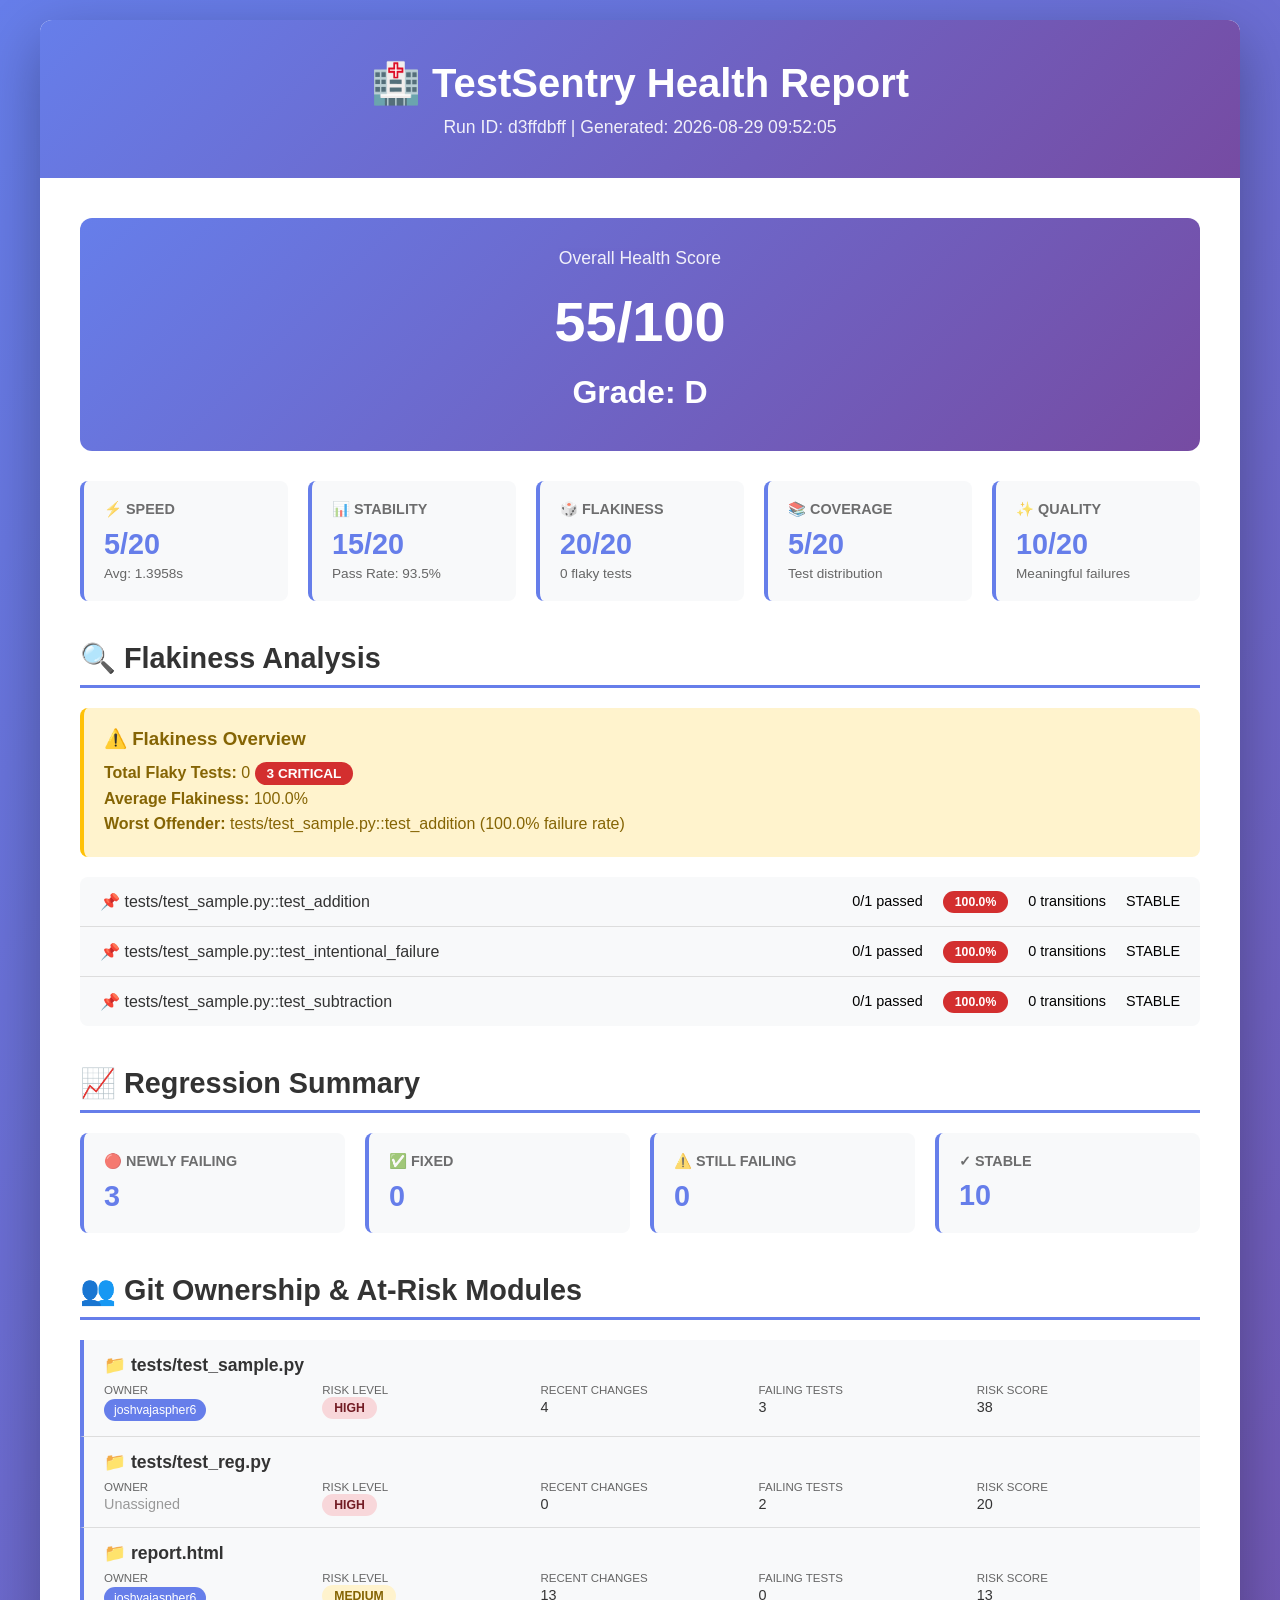
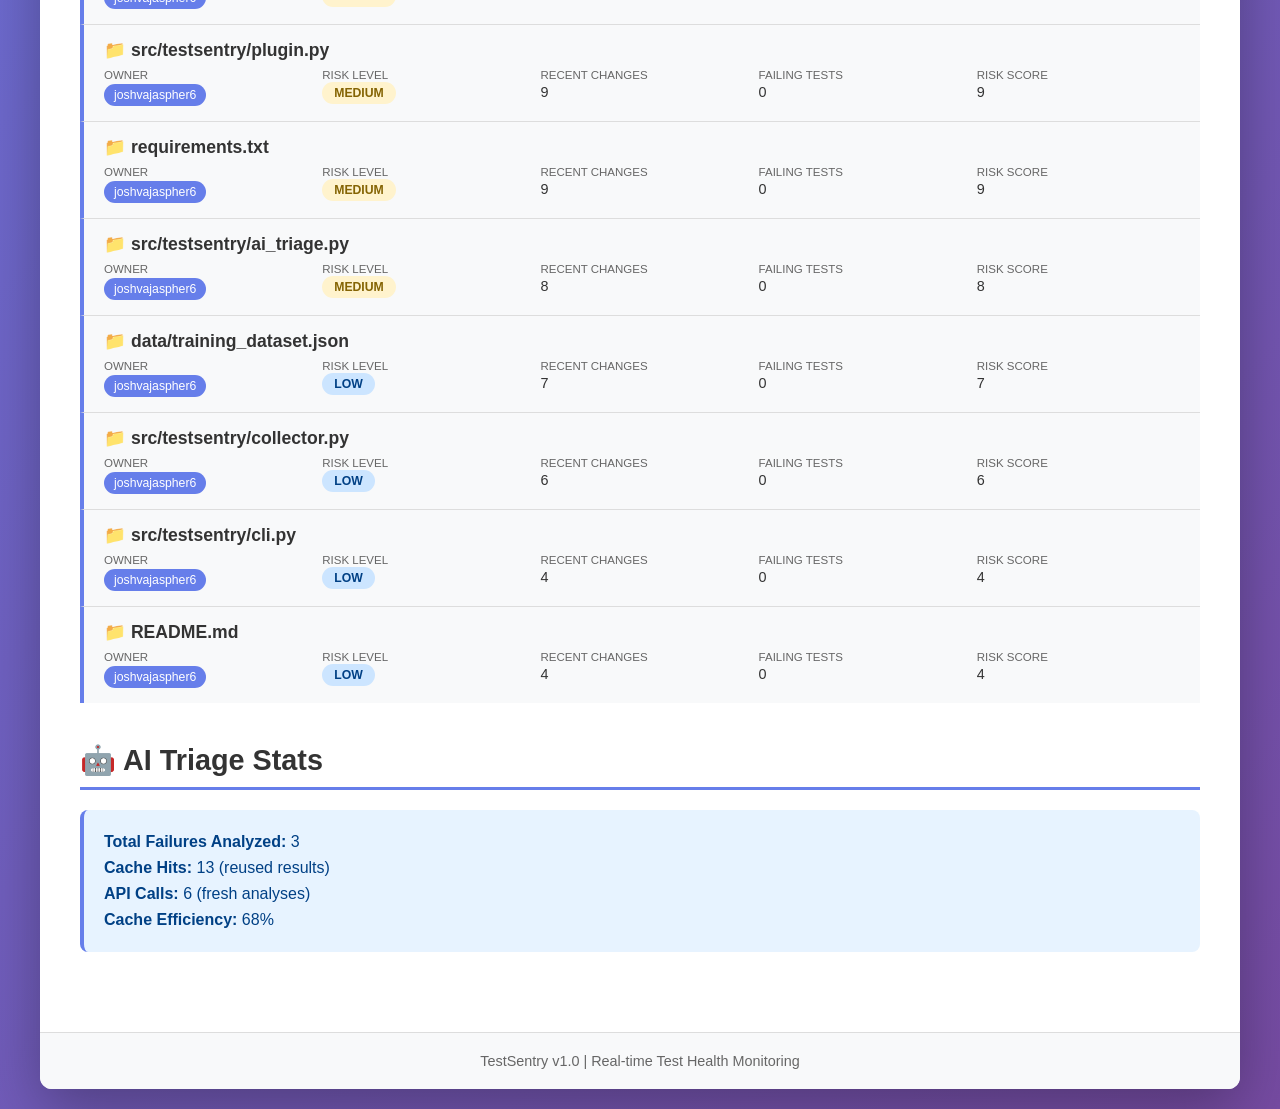
==== commit f3c95359: "dashboard added and error removed" ====
--- a/report.html
+++ b/report.html
@@ -305,42 +305,42 @@
         <!-- Header -->
         <div class="header">
             <h1>🏥 TestSentry Health Report</h1>
-            <p>Run ID: c658fa7e | Generated: 2026-07-25 00:00:48</p>
+            <p>Run ID: d3ffdbff | Generated: 2026-08-29 09:52:05</p>
         </div>
         
         <!-- Main Score Card -->
         <div class="content">
             <div class="score-card">
                 <div class="label">Overall Health Score</div>
-                <div class="score">90/100</div>
-                <div class="grade">Grade: A</div>
+                <div class="score">55/100</div>
+                <div class="grade">Grade: D</div>
             </div>
             
             <!-- Dimension Scores -->
             <div class="metrics-grid">
                 <div class="metric-box">
                     <h3>⚡ Speed</h3>
-                    <div class="value">15/20</div>
-                    <div class="subtext">Avg: 0.2584s</div>
+                    <div class="value">5/20</div>
+                    <div class="subtext">Avg: 1.3958s</div>
                 </div>
                 <div class="metric-box">
                     <h3>📊 Stability</h3>
-                    <div class="value">20/20</div>
-                    <div class="subtext">Pass Rate: 100.0%</div>
+                    <div class="value">15/20</div>
+                    <div class="subtext">Pass Rate: 93.5%</div>
                 </div>
                 <div class="metric-box">
                     <h3>🎲 Flakiness</h3>
-                    <div class="value">15/20</div>
-                    <div class="subtext">1 flaky tests</div>
+                    <div class="value">20/20</div>
+                    <div class="subtext">0 flaky tests</div>
                 </div>
                 <div class="metric-box">
                     <h3>📚 Coverage</h3>
-                    <div class="value">20/20</div>
+                    <div class="value">5/20</div>
                     <div class="subtext">Test distribution</div>
                 </div>
                 <div class="metric-box">
                     <h3>✨ Quality</h3>
-                    <div class="value">20/20</div>
+                    <div class="value">10/20</div>
                     <div class="subtext">Meaningful failures</div>
                 </div>
             </div>
@@ -353,16 +353,16 @@
                 <div class="flakiness-summary">
                     <h3>⚠️ Flakiness Overview</h3>
                     <p>
-                        <strong>Total Flaky Tests:</strong> 1
+                        <strong>Total Flaky Tests:</strong> 0
                         
+                            <span class="rating critical">3 CRITICAL</span>
                         
-                            <span class="rating high">1 HIGH</span>
                         
                         
                     </p>
-                    <p><strong>Average Flakiness:</strong> 50.0%</p>
-                    
-                    <p><strong>Worst Offender:</strong> tests/test_ai_triage.py::test_triage_returns_none_without_key (50.0% failure rate)</p>
+                    <p><strong>Average Flakiness:</strong> 100.0%</p>
+                    
+                    <p><strong>Worst Offender:</strong> tests/test_sample.py::test_addition (100.0% failure rate)</p>
                     
                 </div>
                 
@@ -372,13 +372,37 @@
                 <div class="flaky-test-list">
                     
                     <div class="flaky-test-item">
-                        <div class="flaky-test-name">📌 tests/test_ai_triage.py::test_triage_returns_none_without_key</div>
+                        <div class="flaky-test-name">📌 tests/test_sample.py::test_addition</div>
                         <div class="flaky-test-metrics">
-                            <div>1/2 passed</div>
+                            <div>0/1 passed</div>
                             <div>
-                                <span class="rating high">50.0%</span>
-                            </div>
-                            <div>1 transitions</div>
+                                <span class="rating critical">100.0%</span>
+                            </div>
+                            <div>0 transitions</div>
+                            <div>STABLE</div>
+                        </div>
+                    </div>
+                    
+                    <div class="flaky-test-item">
+                        <div class="flaky-test-name">📌 tests/test_sample.py::test_intentional_failure</div>
+                        <div class="flaky-test-metrics">
+                            <div>0/1 passed</div>
+                            <div>
+                                <span class="rating critical">100.0%</span>
+                            </div>
+                            <div>0 transitions</div>
+                            <div>STABLE</div>
+                        </div>
+                    </div>
+                    
+                    <div class="flaky-test-item">
+                        <div class="flaky-test-name">📌 tests/test_sample.py::test_subtraction</div>
+                        <div class="flaky-test-metrics">
+                            <div>0/1 passed</div>
+                            <div>
+                                <span class="rating critical">100.0%</span>
+                            </div>
+                            <div>0 transitions</div>
                             <div>STABLE</div>
                         </div>
                     </div>
@@ -394,11 +418,11 @@
                 <div class="metrics-grid">
                     <div class="metric-box">
                         <h3>🔴 Newly Failing</h3>
-                        <div class="value">0</div>
+                        <div class="value">3</div>
                     </div>
                     <div class="metric-box">
                         <h3>✅ Fixed</h3>
-                        <div class="value">1</div>
+                        <div class="value">0</div>
                     </div>
                     <div class="metric-box">
                         <h3>⚠️ Still Failing</h3>
@@ -406,7 +430,7 @@
                     </div>
                     <div class="metric-box">
                         <h3>✓ Stable</h3>
-                        <div class="value">43</div>
+                        <div class="value">10</div>
                     </div>
                 </div>
             </div>
@@ -419,6 +443,38 @@
                 <div class="ownership-list">
                     
                     <div class="ownership-item">
+                        <div class="ownership-module">📁 tests/test_sample.py</div>
+                        <div class="ownership-details">
+                            <div class="ownership-detail">
+                                <div class="ownership-detail-label">Owner</div>
+                                <div class="ownership-detail-value">
+                                    
+                                        <span class="owner-badge">joshvajaspher6</span>
+                                    
+                                </div>
+                            </div>
+                            <div class="ownership-detail">
+                                <div class="ownership-detail-label">Risk Level</div>
+                                <div class="ownership-detail-value">
+                                    <span class="rating high">HIGH</span>
+                                </div>
+                            </div>
+                            <div class="ownership-detail">
+                                <div class="ownership-detail-label">Recent Changes</div>
+                                <div class="ownership-detail-value">4</div>
+                            </div>
+                            <div class="ownership-detail">
+                                <div class="ownership-detail-label">Failing Tests</div>
+                                <div class="ownership-detail-value">3</div>
+                            </div>
+                            <div class="ownership-detail">
+                                <div class="ownership-detail-label">Risk Score</div>
+                                <div class="ownership-detail-value">38</div>
+                            </div>
+                        </div>
+                    </div>
+                    
+                    <div class="ownership-item">
                         <div class="ownership-module">📁 tests/test_reg.py</div>
                         <div class="ownership-details">
                             <div class="ownership-detail">
@@ -451,7 +507,7 @@
                     </div>
                     
                     <div class="ownership-item">
-                        <div class="ownership-module">📁 tests/test_ai_triage.py</div>
+                        <div class="ownership-module">📁 report.html</div>
                         <div class="ownership-details">
                             <div class="ownership-detail">
                                 <div class="ownership-detail-label">Owner</div>
@@ -469,21 +525,21 @@
                             </div>
                             <div class="ownership-detail">
                                 <div class="ownership-detail-label">Recent Changes</div>
-                                <div class="ownership-detail-value">1</div>
-                            </div>
-                            <div class="ownership-detail">
-                                <div class="ownership-detail-label">Failing Tests</div>
-                                <div class="ownership-detail-value">1</div>
-                            </div>
-                            <div class="ownership-detail">
-                                <div class="ownership-detail-label">Risk Score</div>
-                                <div class="ownership-detail-value">12</div>
-                            </div>
-                        </div>
-                    </div>
-                    
-                    <div class="ownership-item">
-                        <div class="ownership-module">📁 report.html</div>
+                                <div class="ownership-detail-value">13</div>
+                            </div>
+                            <div class="ownership-detail">
+                                <div class="ownership-detail-label">Failing Tests</div>
+                                <div class="ownership-detail-value">0</div>
+                            </div>
+                            <div class="ownership-detail">
+                                <div class="ownership-detail-label">Risk Score</div>
+                                <div class="ownership-detail-value">13</div>
+                            </div>
+                        </div>
+                    </div>
+                    
+                    <div class="ownership-item">
+                        <div class="ownership-module">📁 src/testsentry/plugin.py</div>
                         <div class="ownership-details">
                             <div class="ownership-detail">
                                 <div class="ownership-detail-label">Owner</div>
@@ -501,15 +557,15 @@
                             </div>
                             <div class="ownership-detail">
                                 <div class="ownership-detail-label">Recent Changes</div>
-                                <div class="ownership-detail-value">12</div>
-                            </div>
-                            <div class="ownership-detail">
-                                <div class="ownership-detail-label">Failing Tests</div>
-                                <div class="ownership-detail-value">0</div>
-                            </div>
-                            <div class="ownership-detail">
-                                <div class="ownership-detail-label">Risk Score</div>
-                                <div class="ownership-detail-value">12</div>
+                                <div class="ownership-detail-value">9</div>
+                            </div>
+                            <div class="ownership-detail">
+                                <div class="ownership-detail-label">Failing Tests</div>
+                                <div class="ownership-detail-value">0</div>
+                            </div>
+                            <div class="ownership-detail">
+                                <div class="ownership-detail-label">Risk Score</div>
+                                <div class="ownership-detail-value">9</div>
                             </div>
                         </div>
                     </div>
@@ -547,7 +603,7 @@
                     </div>
                     
                     <div class="ownership-item">
-                        <div class="ownership-module">📁 src/testsentry/plugin.py</div>
+                        <div class="ownership-module">📁 src/testsentry/ai_triage.py</div>
                         <div class="ownership-details">
                             <div class="ownership-detail">
                                 <div class="ownership-detail-label">Owner</div>
@@ -565,38 +621,6 @@
                             </div>
                             <div class="ownership-detail">
                                 <div class="ownership-detail-label">Recent Changes</div>
-                                <div class="ownership-detail-value">9</div>
-                            </div>
-                            <div class="ownership-detail">
-                                <div class="ownership-detail-label">Failing Tests</div>
-                                <div class="ownership-detail-value">0</div>
-                            </div>
-                            <div class="ownership-detail">
-                                <div class="ownership-detail-label">Risk Score</div>
-                                <div class="ownership-detail-value">9</div>
-                            </div>
-                        </div>
-                    </div>
-                    
-                    <div class="ownership-item">
-                        <div class="ownership-module">📁 src/testsentry/ai_triage.py</div>
-                        <div class="ownership-details">
-                            <div class="ownership-detail">
-                                <div class="ownership-detail-label">Owner</div>
-                                <div class="ownership-detail-value">
-                                    
-                                        <span class="owner-badge">joshvajaspher6</span>
-                                    
-                                </div>
-                            </div>
-                            <div class="ownership-detail">
-                                <div class="ownership-detail-label">Risk Level</div>
-                                <div class="ownership-detail-value">
-                                    <span class="rating medium">MEDIUM</span>
-                                </div>
-                            </div>
-                            <div class="ownership-detail">
-                                <div class="ownership-detail-label">Recent Changes</div>
                                 <div class="ownership-detail-value">8</div>
                             </div>
                             <div class="ownership-detail">
@@ -707,7 +731,7 @@
                     </div>
                     
                     <div class="ownership-item">
-                        <div class="ownership-module">📁 tests/test_sample.py</div>
+                        <div class="ownership-module">📁 README.md</div>
                         <div class="ownership-details">
                             <div class="ownership-detail">
                                 <div class="ownership-detail-label">Owner</div>
@@ -747,10 +771,10 @@
             <div class="section">
                 <h2>🤖 AI Triage Stats</h2>
                 <div class="ai-stats">
-                    <p><strong>Total Failures Analyzed:</strong> 0</p>
-                    <p><strong>Cache Hits:</strong> 5 (reused results)</p>
-                    <p><strong>API Calls:</strong> 5 (fresh analyses)</p>
-                    <p><strong>Cache Efficiency:</strong> 50%</p>
+                    <p><strong>Total Failures Analyzed:</strong> 3</p>
+                    <p><strong>Cache Hits:</strong> 13 (reused results)</p>
+                    <p><strong>API Calls:</strong> 6 (fresh analyses)</p>
+                    <p><strong>Cache Efficiency:</strong> 68%</p>
                 </div>
             </div>
             
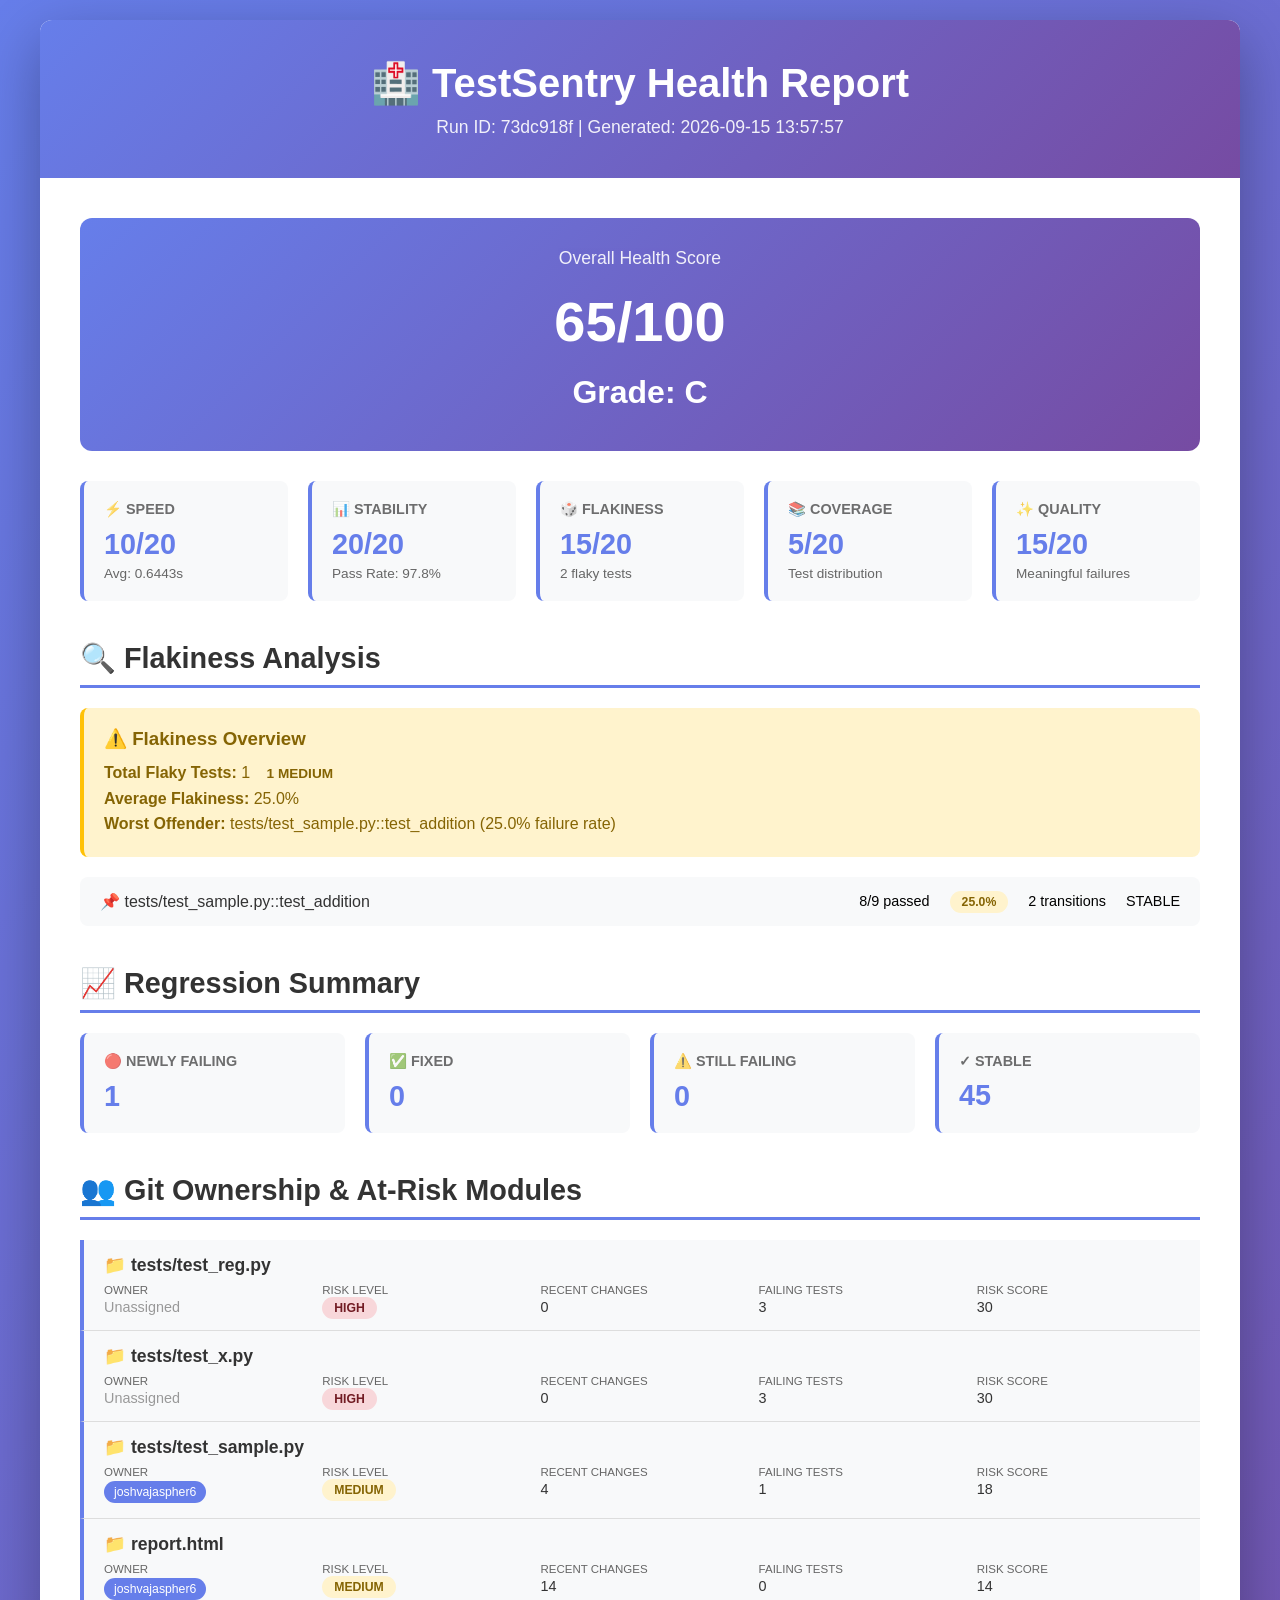
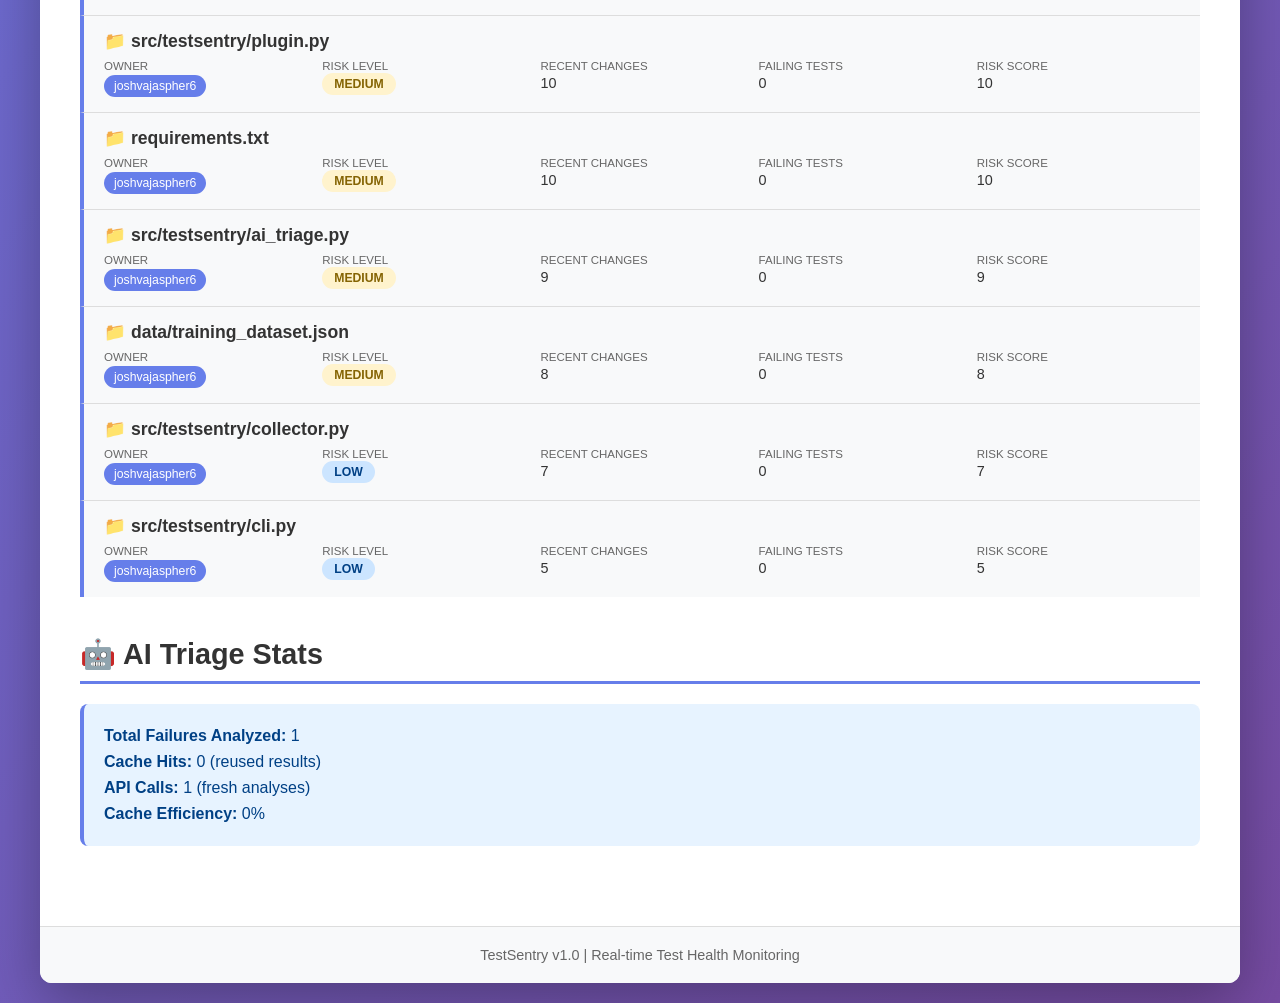
==== commit 4d7334bc: "error removed" ====
--- a/report.html
+++ b/report.html
@@ -305,33 +305,33 @@
         <!-- Header -->
         <div class="header">
             <h1>🏥 TestSentry Health Report</h1>
-            <p>Run ID: d3ffdbff | Generated: 2026-08-29 09:52:05</p>
+            <p>Run ID: 73dc918f | Generated: 2026-09-15 13:57:57</p>
         </div>
         
         <!-- Main Score Card -->
         <div class="content">
             <div class="score-card">
                 <div class="label">Overall Health Score</div>
-                <div class="score">55/100</div>
-                <div class="grade">Grade: D</div>
+                <div class="score">65/100</div>
+                <div class="grade">Grade: C</div>
             </div>
             
             <!-- Dimension Scores -->
             <div class="metrics-grid">
                 <div class="metric-box">
                     <h3>⚡ Speed</h3>
-                    <div class="value">5/20</div>
-                    <div class="subtext">Avg: 1.3958s</div>
+                    <div class="value">10/20</div>
+                    <div class="subtext">Avg: 0.6443s</div>
                 </div>
                 <div class="metric-box">
                     <h3>📊 Stability</h3>
-                    <div class="value">15/20</div>
-                    <div class="subtext">Pass Rate: 93.5%</div>
+                    <div class="value">20/20</div>
+                    <div class="subtext">Pass Rate: 97.8%</div>
                 </div>
                 <div class="metric-box">
                     <h3>🎲 Flakiness</h3>
-                    <div class="value">20/20</div>
-                    <div class="subtext">0 flaky tests</div>
+                    <div class="value">15/20</div>
+                    <div class="subtext">2 flaky tests</div>
                 </div>
                 <div class="metric-box">
                     <h3>📚 Coverage</h3>
@@ -340,7 +340,7 @@
                 </div>
                 <div class="metric-box">
                     <h3>✨ Quality</h3>
-                    <div class="value">10/20</div>
+                    <div class="value">15/20</div>
                     <div class="subtext">Meaningful failures</div>
                 </div>
             </div>
@@ -353,16 +353,16 @@
                 <div class="flakiness-summary">
                     <h3>⚠️ Flakiness Overview</h3>
                     <p>
-                        <strong>Total Flaky Tests:</strong> 0
-                        
-                            <span class="rating critical">3 CRITICAL</span>
+                        <strong>Total Flaky Tests:</strong> 1
                         
                         
                         
+                            <span class="rating medium">1 MEDIUM</span>
+                        
                     </p>
-                    <p><strong>Average Flakiness:</strong> 100.0%</p>
-                    
-                    <p><strong>Worst Offender:</strong> tests/test_sample.py::test_addition (100.0% failure rate)</p>
+                    <p><strong>Average Flakiness:</strong> 25.0%</p>
+                    
+                    <p><strong>Worst Offender:</strong> tests/test_sample.py::test_addition (25.0% failure rate)</p>
                     
                 </div>
                 
@@ -374,35 +374,11 @@
                     <div class="flaky-test-item">
                         <div class="flaky-test-name">📌 tests/test_sample.py::test_addition</div>
                         <div class="flaky-test-metrics">
-                            <div>0/1 passed</div>
+                            <div>8/9 passed</div>
                             <div>
-                                <span class="rating critical">100.0%</span>
-                            </div>
-                            <div>0 transitions</div>
-                            <div>STABLE</div>
-                        </div>
-                    </div>
-                    
-                    <div class="flaky-test-item">
-                        <div class="flaky-test-name">📌 tests/test_sample.py::test_intentional_failure</div>
-                        <div class="flaky-test-metrics">
-                            <div>0/1 passed</div>
-                            <div>
-                                <span class="rating critical">100.0%</span>
-                            </div>
-                            <div>0 transitions</div>
-                            <div>STABLE</div>
-                        </div>
-                    </div>
-                    
-                    <div class="flaky-test-item">
-                        <div class="flaky-test-name">📌 tests/test_sample.py::test_subtraction</div>
-                        <div class="flaky-test-metrics">
-                            <div>0/1 passed</div>
-                            <div>
-                                <span class="rating critical">100.0%</span>
-                            </div>
-                            <div>0 transitions</div>
+                                <span class="rating medium">25.0%</span>
+                            </div>
+                            <div>2 transitions</div>
                             <div>STABLE</div>
                         </div>
                     </div>
@@ -418,7 +394,7 @@
                 <div class="metrics-grid">
                     <div class="metric-box">
                         <h3>🔴 Newly Failing</h3>
-                        <div class="value">3</div>
+                        <div class="value">1</div>
                     </div>
                     <div class="metric-box">
                         <h3>✅ Fixed</h3>
@@ -430,7 +406,7 @@
                     </div>
                     <div class="metric-box">
                         <h3>✓ Stable</h3>
-                        <div class="value">10</div>
+                        <div class="value">45</div>
                     </div>
                 </div>
             </div>
@@ -443,6 +419,70 @@
                 <div class="ownership-list">
                     
                     <div class="ownership-item">
+                        <div class="ownership-module">📁 tests/test_reg.py</div>
+                        <div class="ownership-details">
+                            <div class="ownership-detail">
+                                <div class="ownership-detail-label">Owner</div>
+                                <div class="ownership-detail-value">
+                                    
+                                        <span style="color: #999;">Unassigned</span>
+                                    
+                                </div>
+                            </div>
+                            <div class="ownership-detail">
+                                <div class="ownership-detail-label">Risk Level</div>
+                                <div class="ownership-detail-value">
+                                    <span class="rating high">HIGH</span>
+                                </div>
+                            </div>
+                            <div class="ownership-detail">
+                                <div class="ownership-detail-label">Recent Changes</div>
+                                <div class="ownership-detail-value">0</div>
+                            </div>
+                            <div class="ownership-detail">
+                                <div class="ownership-detail-label">Failing Tests</div>
+                                <div class="ownership-detail-value">3</div>
+                            </div>
+                            <div class="ownership-detail">
+                                <div class="ownership-detail-label">Risk Score</div>
+                                <div class="ownership-detail-value">30</div>
+                            </div>
+                        </div>
+                    </div>
+                    
+                    <div class="ownership-item">
+                        <div class="ownership-module">📁 tests/test_x.py</div>
+                        <div class="ownership-details">
+                            <div class="ownership-detail">
+                                <div class="ownership-detail-label">Owner</div>
+                                <div class="ownership-detail-value">
+                                    
+                                        <span style="color: #999;">Unassigned</span>
+                                    
+                                </div>
+                            </div>
+                            <div class="ownership-detail">
+                                <div class="ownership-detail-label">Risk Level</div>
+                                <div class="ownership-detail-value">
+                                    <span class="rating high">HIGH</span>
+                                </div>
+                            </div>
+                            <div class="ownership-detail">
+                                <div class="ownership-detail-label">Recent Changes</div>
+                                <div class="ownership-detail-value">0</div>
+                            </div>
+                            <div class="ownership-detail">
+                                <div class="ownership-detail-label">Failing Tests</div>
+                                <div class="ownership-detail-value">3</div>
+                            </div>
+                            <div class="ownership-detail">
+                                <div class="ownership-detail-label">Risk Score</div>
+                                <div class="ownership-detail-value">30</div>
+                            </div>
+                        </div>
+                    </div>
+                    
+                    <div class="ownership-item">
                         <div class="ownership-module">📁 tests/test_sample.py</div>
                         <div class="ownership-details">
                             <div class="ownership-detail">
@@ -456,7 +496,7 @@
                             <div class="ownership-detail">
                                 <div class="ownership-detail-label">Risk Level</div>
                                 <div class="ownership-detail-value">
-                                    <span class="rating high">HIGH</span>
+                                    <span class="rating medium">MEDIUM</span>
                                 </div>
                             </div>
                             <div class="ownership-detail">
@@ -465,43 +505,11 @@
                             </div>
                             <div class="ownership-detail">
                                 <div class="ownership-detail-label">Failing Tests</div>
-                                <div class="ownership-detail-value">3</div>
-                            </div>
-                            <div class="ownership-detail">
-                                <div class="ownership-detail-label">Risk Score</div>
-                                <div class="ownership-detail-value">38</div>
-                            </div>
-                        </div>
-                    </div>
-                    
-                    <div class="ownership-item">
-                        <div class="ownership-module">📁 tests/test_reg.py</div>
-                        <div class="ownership-details">
-                            <div class="ownership-detail">
-                                <div class="ownership-detail-label">Owner</div>
-                                <div class="ownership-detail-value">
-                                    
-                                        <span style="color: #999;">Unassigned</span>
-                                    
-                                </div>
-                            </div>
-                            <div class="ownership-detail">
-                                <div class="ownership-detail-label">Risk Level</div>
-                                <div class="ownership-detail-value">
-                                    <span class="rating high">HIGH</span>
-                                </div>
-                            </div>
-                            <div class="ownership-detail">
-                                <div class="ownership-detail-label">Recent Changes</div>
-                                <div class="ownership-detail-value">0</div>
-                            </div>
-                            <div class="ownership-detail">
-                                <div class="ownership-detail-label">Failing Tests</div>
-                                <div class="ownership-detail-value">2</div>
-                            </div>
-                            <div class="ownership-detail">
-                                <div class="ownership-detail-label">Risk Score</div>
-                                <div class="ownership-detail-value">20</div>
+                                <div class="ownership-detail-value">1</div>
+                            </div>
+                            <div class="ownership-detail">
+                                <div class="ownership-detail-label">Risk Score</div>
+                                <div class="ownership-detail-value">18</div>
                             </div>
                         </div>
                     </div>
@@ -525,15 +533,15 @@
                             </div>
                             <div class="ownership-detail">
                                 <div class="ownership-detail-label">Recent Changes</div>
-                                <div class="ownership-detail-value">13</div>
-                            </div>
-                            <div class="ownership-detail">
-                                <div class="ownership-detail-label">Failing Tests</div>
-                                <div class="ownership-detail-value">0</div>
-                            </div>
-                            <div class="ownership-detail">
-                                <div class="ownership-detail-label">Risk Score</div>
-                                <div class="ownership-detail-value">13</div>
+                                <div class="ownership-detail-value">14</div>
+                            </div>
+                            <div class="ownership-detail">
+                                <div class="ownership-detail-label">Failing Tests</div>
+                                <div class="ownership-detail-value">0</div>
+                            </div>
+                            <div class="ownership-detail">
+                                <div class="ownership-detail-label">Risk Score</div>
+                                <div class="ownership-detail-value">14</div>
                             </div>
                         </div>
                     </div>
@@ -557,6 +565,70 @@
                             </div>
                             <div class="ownership-detail">
                                 <div class="ownership-detail-label">Recent Changes</div>
+                                <div class="ownership-detail-value">10</div>
+                            </div>
+                            <div class="ownership-detail">
+                                <div class="ownership-detail-label">Failing Tests</div>
+                                <div class="ownership-detail-value">0</div>
+                            </div>
+                            <div class="ownership-detail">
+                                <div class="ownership-detail-label">Risk Score</div>
+                                <div class="ownership-detail-value">10</div>
+                            </div>
+                        </div>
+                    </div>
+                    
+                    <div class="ownership-item">
+                        <div class="ownership-module">📁 requirements.txt</div>
+                        <div class="ownership-details">
+                            <div class="ownership-detail">
+                                <div class="ownership-detail-label">Owner</div>
+                                <div class="ownership-detail-value">
+                                    
+                                        <span class="owner-badge">joshvajaspher6</span>
+                                    
+                                </div>
+                            </div>
+                            <div class="ownership-detail">
+                                <div class="ownership-detail-label">Risk Level</div>
+                                <div class="ownership-detail-value">
+                                    <span class="rating medium">MEDIUM</span>
+                                </div>
+                            </div>
+                            <div class="ownership-detail">
+                                <div class="ownership-detail-label">Recent Changes</div>
+                                <div class="ownership-detail-value">10</div>
+                            </div>
+                            <div class="ownership-detail">
+                                <div class="ownership-detail-label">Failing Tests</div>
+                                <div class="ownership-detail-value">0</div>
+                            </div>
+                            <div class="ownership-detail">
+                                <div class="ownership-detail-label">Risk Score</div>
+                                <div class="ownership-detail-value">10</div>
+                            </div>
+                        </div>
+                    </div>
+                    
+                    <div class="ownership-item">
+                        <div class="ownership-module">📁 src/testsentry/ai_triage.py</div>
+                        <div class="ownership-details">
+                            <div class="ownership-detail">
+                                <div class="ownership-detail-label">Owner</div>
+                                <div class="ownership-detail-value">
+                                    
+                                        <span class="owner-badge">joshvajaspher6</span>
+                                    
+                                </div>
+                            </div>
+                            <div class="ownership-detail">
+                                <div class="ownership-detail-label">Risk Level</div>
+                                <div class="ownership-detail-value">
+                                    <span class="rating medium">MEDIUM</span>
+                                </div>
+                            </div>
+                            <div class="ownership-detail">
+                                <div class="ownership-detail-label">Recent Changes</div>
                                 <div class="ownership-detail-value">9</div>
                             </div>
                             <div class="ownership-detail">
@@ -571,7 +643,7 @@
                     </div>
                     
                     <div class="ownership-item">
-                        <div class="ownership-module">📁 requirements.txt</div>
+                        <div class="ownership-module">📁 data/training_dataset.json</div>
                         <div class="ownership-details">
                             <div class="ownership-detail">
                                 <div class="ownership-detail-label">Owner</div>
@@ -589,21 +661,21 @@
                             </div>
                             <div class="ownership-detail">
                                 <div class="ownership-detail-label">Recent Changes</div>
-                                <div class="ownership-detail-value">9</div>
-                            </div>
-                            <div class="ownership-detail">
-                                <div class="ownership-detail-label">Failing Tests</div>
-                                <div class="ownership-detail-value">0</div>
-                            </div>
-                            <div class="ownership-detail">
-                                <div class="ownership-detail-label">Risk Score</div>
-                                <div class="ownership-detail-value">9</div>
-                            </div>
-                        </div>
-                    </div>
-                    
-                    <div class="ownership-item">
-                        <div class="ownership-module">📁 src/testsentry/ai_triage.py</div>
+                                <div class="ownership-detail-value">8</div>
+                            </div>
+                            <div class="ownership-detail">
+                                <div class="ownership-detail-label">Failing Tests</div>
+                                <div class="ownership-detail-value">0</div>
+                            </div>
+                            <div class="ownership-detail">
+                                <div class="ownership-detail-label">Risk Score</div>
+                                <div class="ownership-detail-value">8</div>
+                            </div>
+                        </div>
+                    </div>
+                    
+                    <div class="ownership-item">
+                        <div class="ownership-module">📁 src/testsentry/collector.py</div>
                         <div class="ownership-details">
                             <div class="ownership-detail">
                                 <div class="ownership-detail-label">Owner</div>
@@ -616,26 +688,26 @@
                             <div class="ownership-detail">
                                 <div class="ownership-detail-label">Risk Level</div>
                                 <div class="ownership-detail-value">
-                                    <span class="rating medium">MEDIUM</span>
-                                </div>
-                            </div>
-                            <div class="ownership-detail">
-                                <div class="ownership-detail-label">Recent Changes</div>
-                                <div class="ownership-detail-value">8</div>
-                            </div>
-                            <div class="ownership-detail">
-                                <div class="ownership-detail-label">Failing Tests</div>
-                                <div class="ownership-detail-value">0</div>
-                            </div>
-                            <div class="ownership-detail">
-                                <div class="ownership-detail-label">Risk Score</div>
-                                <div class="ownership-detail-value">8</div>
-                            </div>
-                        </div>
-                    </div>
-                    
-                    <div class="ownership-item">
-                        <div class="ownership-module">📁 data/training_dataset.json</div>
+                                    <span class="rating low">LOW</span>
+                                </div>
+                            </div>
+                            <div class="ownership-detail">
+                                <div class="ownership-detail-label">Recent Changes</div>
+                                <div class="ownership-detail-value">7</div>
+                            </div>
+                            <div class="ownership-detail">
+                                <div class="ownership-detail-label">Failing Tests</div>
+                                <div class="ownership-detail-value">0</div>
+                            </div>
+                            <div class="ownership-detail">
+                                <div class="ownership-detail-label">Risk Score</div>
+                                <div class="ownership-detail-value">7</div>
+                            </div>
+                        </div>
+                    </div>
+                    
+                    <div class="ownership-item">
+                        <div class="ownership-module">📁 src/testsentry/cli.py</div>
                         <div class="ownership-details">
                             <div class="ownership-detail">
                                 <div class="ownership-detail-label">Owner</div>
@@ -653,111 +725,15 @@
                             </div>
                             <div class="ownership-detail">
                                 <div class="ownership-detail-label">Recent Changes</div>
-                                <div class="ownership-detail-value">7</div>
-                            </div>
-                            <div class="ownership-detail">
-                                <div class="ownership-detail-label">Failing Tests</div>
-                                <div class="ownership-detail-value">0</div>
-                            </div>
-                            <div class="ownership-detail">
-                                <div class="ownership-detail-label">Risk Score</div>
-                                <div class="ownership-detail-value">7</div>
-                            </div>
-                        </div>
-                    </div>
-                    
-                    <div class="ownership-item">
-                        <div class="ownership-module">📁 src/testsentry/collector.py</div>
-                        <div class="ownership-details">
-                            <div class="ownership-detail">
-                                <div class="ownership-detail-label">Owner</div>
-                                <div class="ownership-detail-value">
-                                    
-                                        <span class="owner-badge">joshvajaspher6</span>
-                                    
-                                </div>
-                            </div>
-                            <div class="ownership-detail">
-                                <div class="ownership-detail-label">Risk Level</div>
-                                <div class="ownership-detail-value">
-                                    <span class="rating low">LOW</span>
-                                </div>
-                            </div>
-                            <div class="ownership-detail">
-                                <div class="ownership-detail-label">Recent Changes</div>
-                                <div class="ownership-detail-value">6</div>
-                            </div>
-                            <div class="ownership-detail">
-                                <div class="ownership-detail-label">Failing Tests</div>
-                                <div class="ownership-detail-value">0</div>
-                            </div>
-                            <div class="ownership-detail">
-                                <div class="ownership-detail-label">Risk Score</div>
-                                <div class="ownership-detail-value">6</div>
-                            </div>
-                        </div>
-                    </div>
-                    
-                    <div class="ownership-item">
-                        <div class="ownership-module">📁 src/testsentry/cli.py</div>
-                        <div class="ownership-details">
-                            <div class="ownership-detail">
-                                <div class="ownership-detail-label">Owner</div>
-                                <div class="ownership-detail-value">
-                                    
-                                        <span class="owner-badge">joshvajaspher6</span>
-                                    
-                                </div>
-                            </div>
-                            <div class="ownership-detail">
-                                <div class="ownership-detail-label">Risk Level</div>
-                                <div class="ownership-detail-value">
-                                    <span class="rating low">LOW</span>
-                                </div>
-                            </div>
-                            <div class="ownership-detail">
-                                <div class="ownership-detail-label">Recent Changes</div>
-                                <div class="ownership-detail-value">4</div>
-                            </div>
-                            <div class="ownership-detail">
-                                <div class="ownership-detail-label">Failing Tests</div>
-                                <div class="ownership-detail-value">0</div>
-                            </div>
-                            <div class="ownership-detail">
-                                <div class="ownership-detail-label">Risk Score</div>
-                                <div class="ownership-detail-value">4</div>
-                            </div>
-                        </div>
-                    </div>
-                    
-                    <div class="ownership-item">
-                        <div class="ownership-module">📁 README.md</div>
-                        <div class="ownership-details">
-                            <div class="ownership-detail">
-                                <div class="ownership-detail-label">Owner</div>
-                                <div class="ownership-detail-value">
-                                    
-                                        <span class="owner-badge">joshvajaspher6</span>
-                                    
-                                </div>
-                            </div>
-                            <div class="ownership-detail">
-                                <div class="ownership-detail-label">Risk Level</div>
-                                <div class="ownership-detail-value">
-                                    <span class="rating low">LOW</span>
-                                </div>
-                            </div>
-                            <div class="ownership-detail">
-                                <div class="ownership-detail-label">Recent Changes</div>
-                                <div class="ownership-detail-value">4</div>
-                            </div>
-                            <div class="ownership-detail">
-                                <div class="ownership-detail-label">Failing Tests</div>
-                                <div class="ownership-detail-value">0</div>
-                            </div>
-                            <div class="ownership-detail">
-                                <div class="ownership-detail-label">Risk Score</div>
-                                <div class="ownership-detail-value">4</div>
+                                <div class="ownership-detail-value">5</div>
+                            </div>
+                            <div class="ownership-detail">
+                                <div class="ownership-detail-label">Failing Tests</div>
+                                <div class="ownership-detail-value">0</div>
+                            </div>
+                            <div class="ownership-detail">
+                                <div class="ownership-detail-label">Risk Score</div>
+                                <div class="ownership-detail-value">5</div>
                             </div>
                         </div>
                     </div>
@@ -771,10 +747,10 @@
             <div class="section">
                 <h2>🤖 AI Triage Stats</h2>
                 <div class="ai-stats">
-                    <p><strong>Total Failures Analyzed:</strong> 3</p>
-                    <p><strong>Cache Hits:</strong> 13 (reused results)</p>
-                    <p><strong>API Calls:</strong> 6 (fresh analyses)</p>
-                    <p><strong>Cache Efficiency:</strong> 68%</p>
+                    <p><strong>Total Failures Analyzed:</strong> 1</p>
+                    <p><strong>Cache Hits:</strong> 0 (reused results)</p>
+                    <p><strong>API Calls:</strong> 1 (fresh analyses)</p>
+                    <p><strong>Cache Efficiency:</strong> 0%</p>
                 </div>
             </div>
             
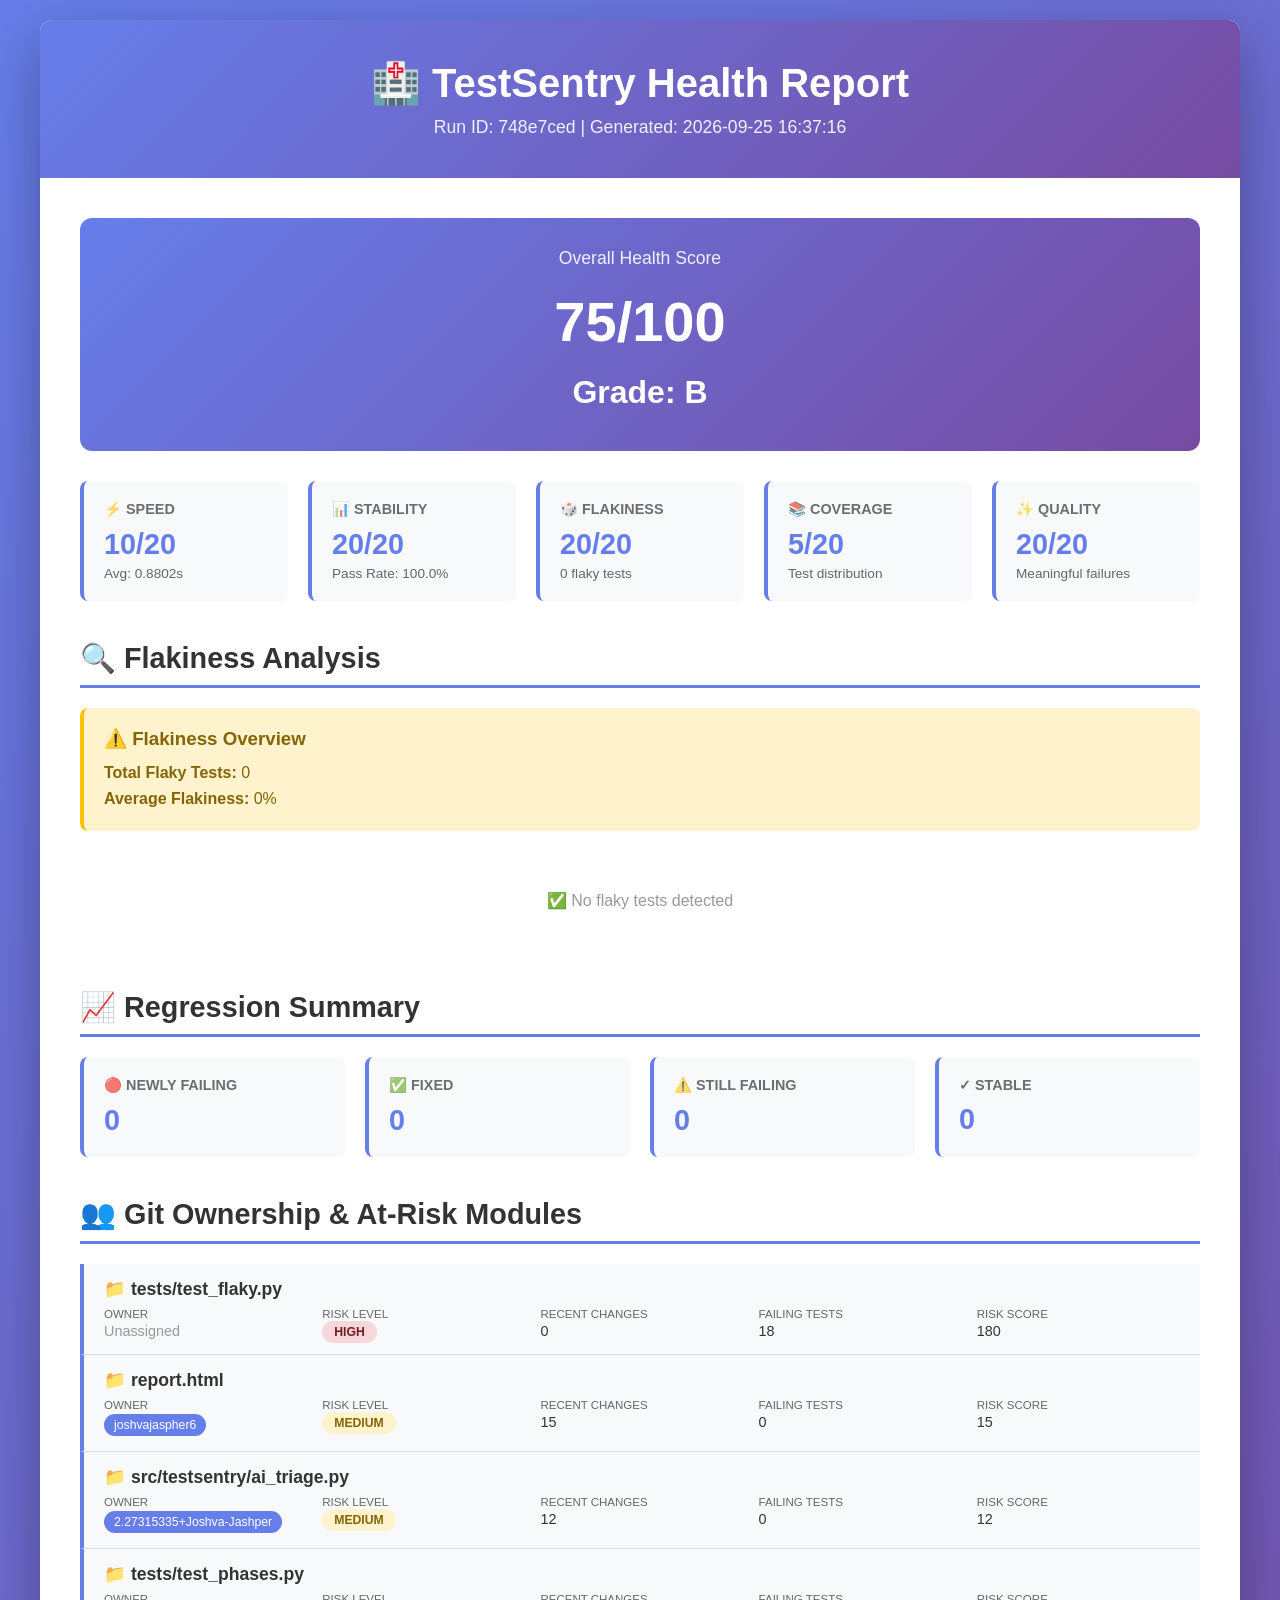
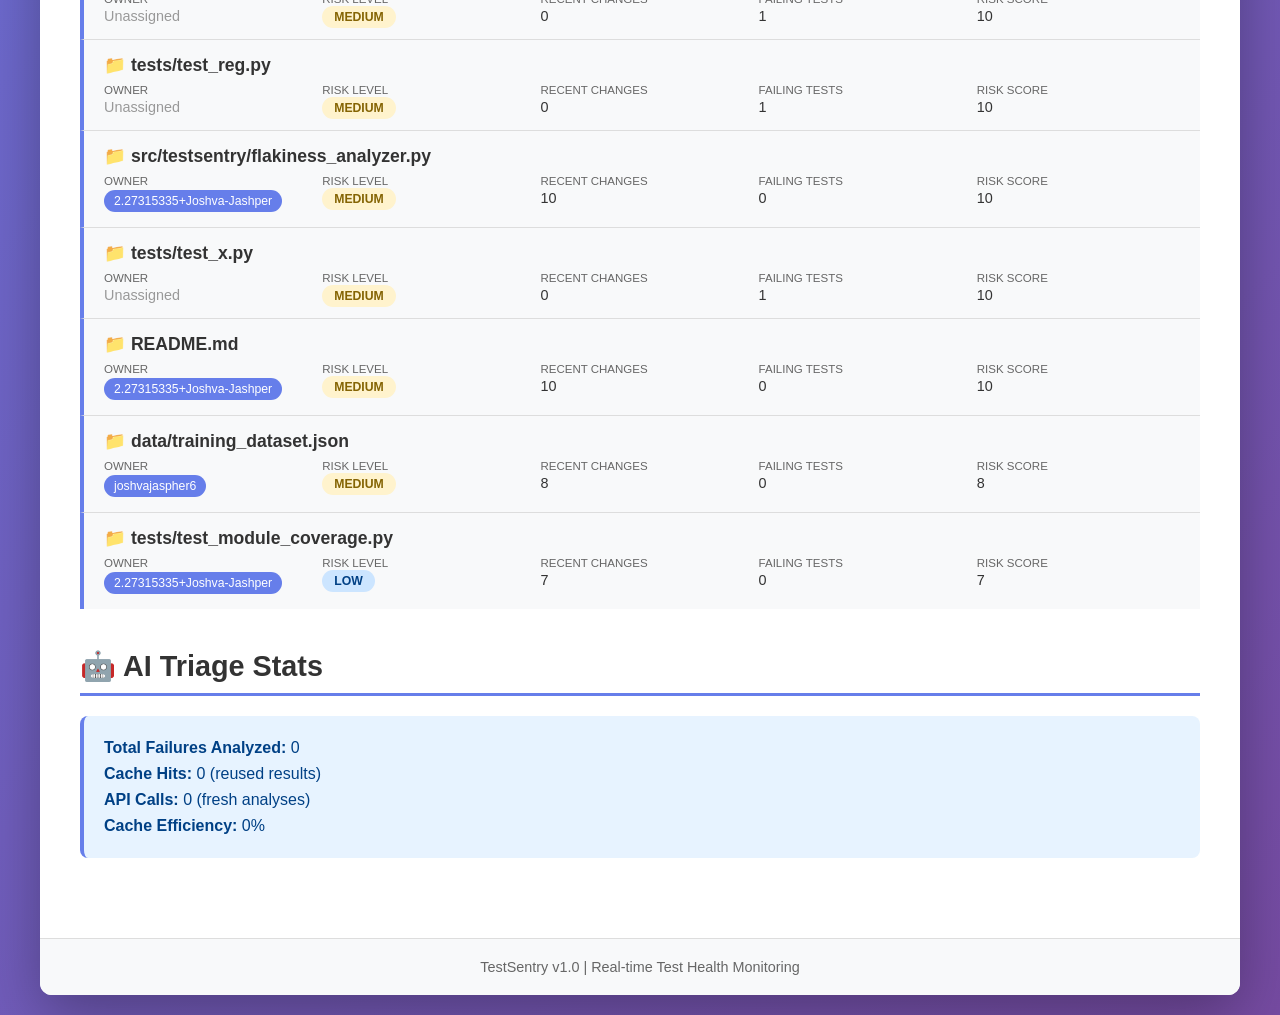
==== commit 1fef3b5f: "frontend changes" ====
--- a/report.html
+++ b/report.html
@@ -305,15 +305,15 @@
         <!-- Header -->
         <div class="header">
             <h1>🏥 TestSentry Health Report</h1>
-            <p>Run ID: 73dc918f | Generated: 2026-09-15 13:57:57</p>
+            <p>Run ID: 748e7ced | Generated: 2026-09-25 16:37:16</p>
         </div>
         
         <!-- Main Score Card -->
         <div class="content">
             <div class="score-card">
                 <div class="label">Overall Health Score</div>
-                <div class="score">65/100</div>
-                <div class="grade">Grade: C</div>
+                <div class="score">75/100</div>
+                <div class="grade">Grade: B</div>
             </div>
             
             <!-- Dimension Scores -->
@@ -321,17 +321,17 @@
                 <div class="metric-box">
                     <h3>⚡ Speed</h3>
                     <div class="value">10/20</div>
-                    <div class="subtext">Avg: 0.6443s</div>
+                    <div class="subtext">Avg: 0.8802s</div>
                 </div>
                 <div class="metric-box">
                     <h3>📊 Stability</h3>
                     <div class="value">20/20</div>
-                    <div class="subtext">Pass Rate: 97.8%</div>
+                    <div class="subtext">Pass Rate: 100.0%</div>
                 </div>
                 <div class="metric-box">
                     <h3>🎲 Flakiness</h3>
-                    <div class="value">15/20</div>
-                    <div class="subtext">2 flaky tests</div>
+                    <div class="value">20/20</div>
+                    <div class="subtext">0 flaky tests</div>
                 </div>
                 <div class="metric-box">
                     <h3>📚 Coverage</h3>
@@ -340,7 +340,7 @@
                 </div>
                 <div class="metric-box">
                     <h3>✨ Quality</h3>
-                    <div class="value">15/20</div>
+                    <div class="value">20/20</div>
                     <div class="subtext">Meaningful failures</div>
                 </div>
             </div>
@@ -353,36 +353,20 @@
                 <div class="flakiness-summary">
                     <h3>⚠️ Flakiness Overview</h3>
                     <p>
-                        <strong>Total Flaky Tests:</strong> 1
+                        <strong>Total Flaky Tests:</strong> 0
                         
                         
                         
-                            <span class="rating medium">1 MEDIUM</span>
-                        
                     </p>
-                    <p><strong>Average Flakiness:</strong> 25.0%</p>
-                    
-                    <p><strong>Worst Offender:</strong> tests/test_sample.py::test_addition (25.0% failure rate)</p>
+                    <p><strong>Average Flakiness:</strong> 0%</p>
                     
                 </div>
                 
                 
                 <!-- Flaky Tests List -->
                 
-                <div class="flaky-test-list">
-                    
-                    <div class="flaky-test-item">
-                        <div class="flaky-test-name">📌 tests/test_sample.py::test_addition</div>
-                        <div class="flaky-test-metrics">
-                            <div>8/9 passed</div>
-                            <div>
-                                <span class="rating medium">25.0%</span>
-                            </div>
-                            <div>2 transitions</div>
-                            <div>STABLE</div>
-                        </div>
-                    </div>
-                    
+                <div class="no-data">
+                    <p>✅ No flaky tests detected</p>
                 </div>
                 
             </div>
@@ -394,7 +378,7 @@
                 <div class="metrics-grid">
                     <div class="metric-box">
                         <h3>🔴 Newly Failing</h3>
-                        <div class="value">1</div>
+                        <div class="value">0</div>
                     </div>
                     <div class="metric-box">
                         <h3>✅ Fixed</h3>
@@ -406,7 +390,7 @@
                     </div>
                     <div class="metric-box">
                         <h3>✓ Stable</h3>
-                        <div class="value">45</div>
+                        <div class="value">0</div>
                     </div>
                 </div>
             </div>
@@ -419,6 +403,134 @@
                 <div class="ownership-list">
                     
                     <div class="ownership-item">
+                        <div class="ownership-module">📁 tests/test_flaky.py</div>
+                        <div class="ownership-details">
+                            <div class="ownership-detail">
+                                <div class="ownership-detail-label">Owner</div>
+                                <div class="ownership-detail-value">
+                                    
+                                        <span style="color: #999;">Unassigned</span>
+                                    
+                                </div>
+                            </div>
+                            <div class="ownership-detail">
+                                <div class="ownership-detail-label">Risk Level</div>
+                                <div class="ownership-detail-value">
+                                    <span class="rating high">HIGH</span>
+                                </div>
+                            </div>
+                            <div class="ownership-detail">
+                                <div class="ownership-detail-label">Recent Changes</div>
+                                <div class="ownership-detail-value">0</div>
+                            </div>
+                            <div class="ownership-detail">
+                                <div class="ownership-detail-label">Failing Tests</div>
+                                <div class="ownership-detail-value">18</div>
+                            </div>
+                            <div class="ownership-detail">
+                                <div class="ownership-detail-label">Risk Score</div>
+                                <div class="ownership-detail-value">180</div>
+                            </div>
+                        </div>
+                    </div>
+                    
+                    <div class="ownership-item">
+                        <div class="ownership-module">📁 report.html</div>
+                        <div class="ownership-details">
+                            <div class="ownership-detail">
+                                <div class="ownership-detail-label">Owner</div>
+                                <div class="ownership-detail-value">
+                                    
+                                        <span class="owner-badge">joshvajaspher6</span>
+                                    
+                                </div>
+                            </div>
+                            <div class="ownership-detail">
+                                <div class="ownership-detail-label">Risk Level</div>
+                                <div class="ownership-detail-value">
+                                    <span class="rating medium">MEDIUM</span>
+                                </div>
+                            </div>
+                            <div class="ownership-detail">
+                                <div class="ownership-detail-label">Recent Changes</div>
+                                <div class="ownership-detail-value">15</div>
+                            </div>
+                            <div class="ownership-detail">
+                                <div class="ownership-detail-label">Failing Tests</div>
+                                <div class="ownership-detail-value">0</div>
+                            </div>
+                            <div class="ownership-detail">
+                                <div class="ownership-detail-label">Risk Score</div>
+                                <div class="ownership-detail-value">15</div>
+                            </div>
+                        </div>
+                    </div>
+                    
+                    <div class="ownership-item">
+                        <div class="ownership-module">📁 src/testsentry/ai_triage.py</div>
+                        <div class="ownership-details">
+                            <div class="ownership-detail">
+                                <div class="ownership-detail-label">Owner</div>
+                                <div class="ownership-detail-value">
+                                    
+                                        <span class="owner-badge">2.27315335+Joshva-Jashper</span>
+                                    
+                                </div>
+                            </div>
+                            <div class="ownership-detail">
+                                <div class="ownership-detail-label">Risk Level</div>
+                                <div class="ownership-detail-value">
+                                    <span class="rating medium">MEDIUM</span>
+                                </div>
+                            </div>
+                            <div class="ownership-detail">
+                                <div class="ownership-detail-label">Recent Changes</div>
+                                <div class="ownership-detail-value">12</div>
+                            </div>
+                            <div class="ownership-detail">
+                                <div class="ownership-detail-label">Failing Tests</div>
+                                <div class="ownership-detail-value">0</div>
+                            </div>
+                            <div class="ownership-detail">
+                                <div class="ownership-detail-label">Risk Score</div>
+                                <div class="ownership-detail-value">12</div>
+                            </div>
+                        </div>
+                    </div>
+                    
+                    <div class="ownership-item">
+                        <div class="ownership-module">📁 tests/test_phases.py</div>
+                        <div class="ownership-details">
+                            <div class="ownership-detail">
+                                <div class="ownership-detail-label">Owner</div>
+                                <div class="ownership-detail-value">
+                                    
+                                        <span style="color: #999;">Unassigned</span>
+                                    
+                                </div>
+                            </div>
+                            <div class="ownership-detail">
+                                <div class="ownership-detail-label">Risk Level</div>
+                                <div class="ownership-detail-value">
+                                    <span class="rating medium">MEDIUM</span>
+                                </div>
+                            </div>
+                            <div class="ownership-detail">
+                                <div class="ownership-detail-label">Recent Changes</div>
+                                <div class="ownership-detail-value">0</div>
+                            </div>
+                            <div class="ownership-detail">
+                                <div class="ownership-detail-label">Failing Tests</div>
+                                <div class="ownership-detail-value">1</div>
+                            </div>
+                            <div class="ownership-detail">
+                                <div class="ownership-detail-label">Risk Score</div>
+                                <div class="ownership-detail-value">10</div>
+                            </div>
+                        </div>
+                    </div>
+                    
+                    <div class="ownership-item">
                         <div class="ownership-module">📁 tests/test_reg.py</div>
                         <div class="ownership-details">
                             <div class="ownership-detail">
@@ -432,20 +544,52 @@
                             <div class="ownership-detail">
                                 <div class="ownership-detail-label">Risk Level</div>
                                 <div class="ownership-detail-value">
-                                    <span class="rating high">HIGH</span>
-                                </div>
-                            </div>
-                            <div class="ownership-detail">
-                                <div class="ownership-detail-label">Recent Changes</div>
-                                <div class="ownership-detail-value">0</div>
-                            </div>
-                            <div class="ownership-detail">
-                                <div class="ownership-detail-label">Failing Tests</div>
-                                <div class="ownership-detail-value">3</div>
-                            </div>
-                            <div class="ownership-detail">
-                                <div class="ownership-detail-label">Risk Score</div>
-                                <div class="ownership-detail-value">30</div>
+                                    <span class="rating medium">MEDIUM</span>
+                                </div>
+                            </div>
+                            <div class="ownership-detail">
+                                <div class="ownership-detail-label">Recent Changes</div>
+                                <div class="ownership-detail-value">0</div>
+                            </div>
+                            <div class="ownership-detail">
+                                <div class="ownership-detail-label">Failing Tests</div>
+                                <div class="ownership-detail-value">1</div>
+                            </div>
+                            <div class="ownership-detail">
+                                <div class="ownership-detail-label">Risk Score</div>
+                                <div class="ownership-detail-value">10</div>
+                            </div>
+                        </div>
+                    </div>
+                    
+                    <div class="ownership-item">
+                        <div class="ownership-module">📁 src/testsentry/flakiness_analyzer.py</div>
+                        <div class="ownership-details">
+                            <div class="ownership-detail">
+                                <div class="ownership-detail-label">Owner</div>
+                                <div class="ownership-detail-value">
+                                    
+                                        <span class="owner-badge">2.27315335+Joshva-Jashper</span>
+                                    
+                                </div>
+                            </div>
+                            <div class="ownership-detail">
+                                <div class="ownership-detail-label">Risk Level</div>
+                                <div class="ownership-detail-value">
+                                    <span class="rating medium">MEDIUM</span>
+                                </div>
+                            </div>
+                            <div class="ownership-detail">
+                                <div class="ownership-detail-label">Recent Changes</div>
+                                <div class="ownership-detail-value">10</div>
+                            </div>
+                            <div class="ownership-detail">
+                                <div class="ownership-detail-label">Failing Tests</div>
+                                <div class="ownership-detail-value">0</div>
+                            </div>
+                            <div class="ownership-detail">
+                                <div class="ownership-detail-label">Risk Score</div>
+                                <div class="ownership-detail-value">10</div>
                             </div>
                         </div>
                     </div>
@@ -464,26 +608,58 @@
                             <div class="ownership-detail">
                                 <div class="ownership-detail-label">Risk Level</div>
                                 <div class="ownership-detail-value">
-                                    <span class="rating high">HIGH</span>
-                                </div>
-                            </div>
-                            <div class="ownership-detail">
-                                <div class="ownership-detail-label">Recent Changes</div>
-                                <div class="ownership-detail-value">0</div>
-                            </div>
-                            <div class="ownership-detail">
-                                <div class="ownership-detail-label">Failing Tests</div>
-                                <div class="ownership-detail-value">3</div>
-                            </div>
-                            <div class="ownership-detail">
-                                <div class="ownership-detail-label">Risk Score</div>
-                                <div class="ownership-detail-value">30</div>
-                            </div>
-                        </div>
-                    </div>
-                    
-                    <div class="ownership-item">
-                        <div class="ownership-module">📁 tests/test_sample.py</div>
+                                    <span class="rating medium">MEDIUM</span>
+                                </div>
+                            </div>
+                            <div class="ownership-detail">
+                                <div class="ownership-detail-label">Recent Changes</div>
+                                <div class="ownership-detail-value">0</div>
+                            </div>
+                            <div class="ownership-detail">
+                                <div class="ownership-detail-label">Failing Tests</div>
+                                <div class="ownership-detail-value">1</div>
+                            </div>
+                            <div class="ownership-detail">
+                                <div class="ownership-detail-label">Risk Score</div>
+                                <div class="ownership-detail-value">10</div>
+                            </div>
+                        </div>
+                    </div>
+                    
+                    <div class="ownership-item">
+                        <div class="ownership-module">📁 README.md</div>
+                        <div class="ownership-details">
+                            <div class="ownership-detail">
+                                <div class="ownership-detail-label">Owner</div>
+                                <div class="ownership-detail-value">
+                                    
+                                        <span class="owner-badge">2.27315335+Joshva-Jashper</span>
+                                    
+                                </div>
+                            </div>
+                            <div class="ownership-detail">
+                                <div class="ownership-detail-label">Risk Level</div>
+                                <div class="ownership-detail-value">
+                                    <span class="rating medium">MEDIUM</span>
+                                </div>
+                            </div>
+                            <div class="ownership-detail">
+                                <div class="ownership-detail-label">Recent Changes</div>
+                                <div class="ownership-detail-value">10</div>
+                            </div>
+                            <div class="ownership-detail">
+                                <div class="ownership-detail-label">Failing Tests</div>
+                                <div class="ownership-detail-value">0</div>
+                            </div>
+                            <div class="ownership-detail">
+                                <div class="ownership-detail-label">Risk Score</div>
+                                <div class="ownership-detail-value">10</div>
+                            </div>
+                        </div>
+                    </div>
+                    
+                    <div class="ownership-item">
+                        <div class="ownership-module">📁 data/training_dataset.json</div>
                         <div class="ownership-details">
                             <div class="ownership-detail">
                                 <div class="ownership-detail-label">Owner</div>
@@ -501,166 +677,6 @@
                             </div>
                             <div class="ownership-detail">
                                 <div class="ownership-detail-label">Recent Changes</div>
-                                <div class="ownership-detail-value">4</div>
-                            </div>
-                            <div class="ownership-detail">
-                                <div class="ownership-detail-label">Failing Tests</div>
-                                <div class="ownership-detail-value">1</div>
-                            </div>
-                            <div class="ownership-detail">
-                                <div class="ownership-detail-label">Risk Score</div>
-                                <div class="ownership-detail-value">18</div>
-                            </div>
-                        </div>
-                    </div>
-                    
-                    <div class="ownership-item">
-                        <div class="ownership-module">📁 report.html</div>
-                        <div class="ownership-details">
-                            <div class="ownership-detail">
-                                <div class="ownership-detail-label">Owner</div>
-                                <div class="ownership-detail-value">
-                                    
-                                        <span class="owner-badge">joshvajaspher6</span>
-                                    
-                                </div>
-                            </div>
-                            <div class="ownership-detail">
-                                <div class="ownership-detail-label">Risk Level</div>
-                                <div class="ownership-detail-value">
-                                    <span class="rating medium">MEDIUM</span>
-                                </div>
-                            </div>
-                            <div class="ownership-detail">
-                                <div class="ownership-detail-label">Recent Changes</div>
-                                <div class="ownership-detail-value">14</div>
-                            </div>
-                            <div class="ownership-detail">
-                                <div class="ownership-detail-label">Failing Tests</div>
-                                <div class="ownership-detail-value">0</div>
-                            </div>
-                            <div class="ownership-detail">
-                                <div class="ownership-detail-label">Risk Score</div>
-                                <div class="ownership-detail-value">14</div>
-                            </div>
-                        </div>
-                    </div>
-                    
-                    <div class="ownership-item">
-                        <div class="ownership-module">📁 src/testsentry/plugin.py</div>
-                        <div class="ownership-details">
-                            <div class="ownership-detail">
-                                <div class="ownership-detail-label">Owner</div>
-                                <div class="ownership-detail-value">
-                                    
-                                        <span class="owner-badge">joshvajaspher6</span>
-                                    
-                                </div>
-                            </div>
-                            <div class="ownership-detail">
-                                <div class="ownership-detail-label">Risk Level</div>
-                                <div class="ownership-detail-value">
-                                    <span class="rating medium">MEDIUM</span>
-                                </div>
-                            </div>
-                            <div class="ownership-detail">
-                                <div class="ownership-detail-label">Recent Changes</div>
-                                <div class="ownership-detail-value">10</div>
-                            </div>
-                            <div class="ownership-detail">
-                                <div class="ownership-detail-label">Failing Tests</div>
-                                <div class="ownership-detail-value">0</div>
-                            </div>
-                            <div class="ownership-detail">
-                                <div class="ownership-detail-label">Risk Score</div>
-                                <div class="ownership-detail-value">10</div>
-                            </div>
-                        </div>
-                    </div>
-                    
-                    <div class="ownership-item">
-                        <div class="ownership-module">📁 requirements.txt</div>
-                        <div class="ownership-details">
-                            <div class="ownership-detail">
-                                <div class="ownership-detail-label">Owner</div>
-                                <div class="ownership-detail-value">
-                                    
-                                        <span class="owner-badge">joshvajaspher6</span>
-                                    
-                                </div>
-                            </div>
-                            <div class="ownership-detail">
-                                <div class="ownership-detail-label">Risk Level</div>
-                                <div class="ownership-detail-value">
-                                    <span class="rating medium">MEDIUM</span>
-                                </div>
-                            </div>
-                            <div class="ownership-detail">
-                                <div class="ownership-detail-label">Recent Changes</div>
-                                <div class="ownership-detail-value">10</div>
-                            </div>
-                            <div class="ownership-detail">
-                                <div class="ownership-detail-label">Failing Tests</div>
-                                <div class="ownership-detail-value">0</div>
-                            </div>
-                            <div class="ownership-detail">
-                                <div class="ownership-detail-label">Risk Score</div>
-                                <div class="ownership-detail-value">10</div>
-                            </div>
-                        </div>
-                    </div>
-                    
-                    <div class="ownership-item">
-                        <div class="ownership-module">📁 src/testsentry/ai_triage.py</div>
-                        <div class="ownership-details">
-                            <div class="ownership-detail">
-                                <div class="ownership-detail-label">Owner</div>
-                                <div class="ownership-detail-value">
-                                    
-                                        <span class="owner-badge">joshvajaspher6</span>
-                                    
-                                </div>
-                            </div>
-                            <div class="ownership-detail">
-                                <div class="ownership-detail-label">Risk Level</div>
-                                <div class="ownership-detail-value">
-                                    <span class="rating medium">MEDIUM</span>
-                                </div>
-                            </div>
-                            <div class="ownership-detail">
-                                <div class="ownership-detail-label">Recent Changes</div>
-                                <div class="ownership-detail-value">9</div>
-                            </div>
-                            <div class="ownership-detail">
-                                <div class="ownership-detail-label">Failing Tests</div>
-                                <div class="ownership-detail-value">0</div>
-                            </div>
-                            <div class="ownership-detail">
-                                <div class="ownership-detail-label">Risk Score</div>
-                                <div class="ownership-detail-value">9</div>
-                            </div>
-                        </div>
-                    </div>
-                    
-                    <div class="ownership-item">
-                        <div class="ownership-module">📁 data/training_dataset.json</div>
-                        <div class="ownership-details">
-                            <div class="ownership-detail">
-                                <div class="ownership-detail-label">Owner</div>
-                                <div class="ownership-detail-value">
-                                    
-                                        <span class="owner-badge">joshvajaspher6</span>
-                                    
-                                </div>
-                            </div>
-                            <div class="ownership-detail">
-                                <div class="ownership-detail-label">Risk Level</div>
-                                <div class="ownership-detail-value">
-                                    <span class="rating medium">MEDIUM</span>
-                                </div>
-                            </div>
-                            <div class="ownership-detail">
-                                <div class="ownership-detail-label">Recent Changes</div>
                                 <div class="ownership-detail-value">8</div>
                             </div>
                             <div class="ownership-detail">
@@ -675,13 +691,13 @@
                     </div>
                     
                     <div class="ownership-item">
-                        <div class="ownership-module">📁 src/testsentry/collector.py</div>
-                        <div class="ownership-details">
-                            <div class="ownership-detail">
-                                <div class="ownership-detail-label">Owner</div>
-                                <div class="ownership-detail-value">
-                                    
-                                        <span class="owner-badge">joshvajaspher6</span>
+                        <div class="ownership-module">📁 tests/test_module_coverage.py</div>
+                        <div class="ownership-details">
+                            <div class="ownership-detail">
+                                <div class="ownership-detail-label">Owner</div>
+                                <div class="ownership-detail-value">
+                                    
+                                        <span class="owner-badge">2.27315335+Joshva-Jashper</span>
                                     
                                 </div>
                             </div>
@@ -702,38 +718,6 @@
                             <div class="ownership-detail">
                                 <div class="ownership-detail-label">Risk Score</div>
                                 <div class="ownership-detail-value">7</div>
-                            </div>
-                        </div>
-                    </div>
-                    
-                    <div class="ownership-item">
-                        <div class="ownership-module">📁 src/testsentry/cli.py</div>
-                        <div class="ownership-details">
-                            <div class="ownership-detail">
-                                <div class="ownership-detail-label">Owner</div>
-                                <div class="ownership-detail-value">
-                                    
-                                        <span class="owner-badge">joshvajaspher6</span>
-                                    
-                                </div>
-                            </div>
-                            <div class="ownership-detail">
-                                <div class="ownership-detail-label">Risk Level</div>
-                                <div class="ownership-detail-value">
-                                    <span class="rating low">LOW</span>
-                                </div>
-                            </div>
-                            <div class="ownership-detail">
-                                <div class="ownership-detail-label">Recent Changes</div>
-                                <div class="ownership-detail-value">5</div>
-                            </div>
-                            <div class="ownership-detail">
-                                <div class="ownership-detail-label">Failing Tests</div>
-                                <div class="ownership-detail-value">0</div>
-                            </div>
-                            <div class="ownership-detail">
-                                <div class="ownership-detail-label">Risk Score</div>
-                                <div class="ownership-detail-value">5</div>
                             </div>
                         </div>
                     </div>
@@ -747,9 +731,9 @@
             <div class="section">
                 <h2>🤖 AI Triage Stats</h2>
                 <div class="ai-stats">
-                    <p><strong>Total Failures Analyzed:</strong> 1</p>
+                    <p><strong>Total Failures Analyzed:</strong> 0</p>
                     <p><strong>Cache Hits:</strong> 0 (reused results)</p>
-                    <p><strong>API Calls:</strong> 1 (fresh analyses)</p>
+                    <p><strong>API Calls:</strong> 0 (fresh analyses)</p>
                     <p><strong>Cache Efficiency:</strong> 0%</p>
                 </div>
             </div>
